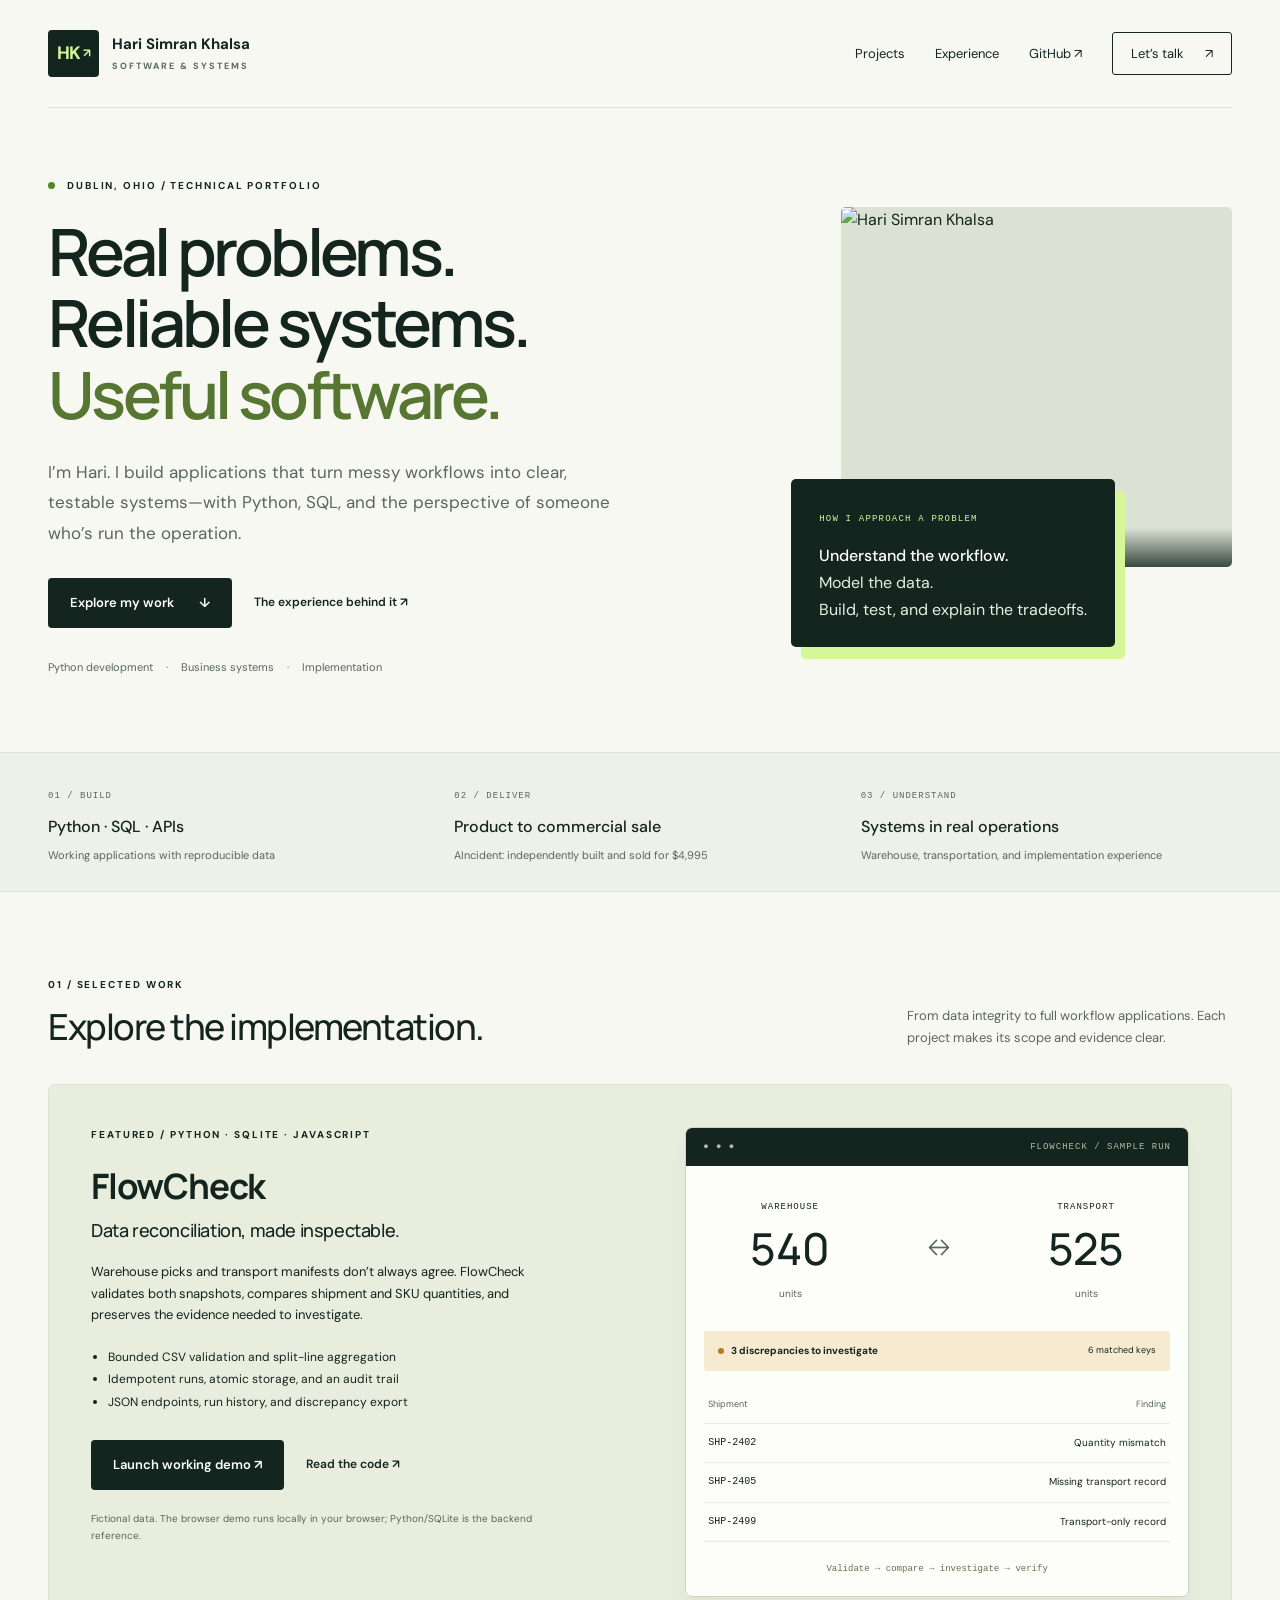
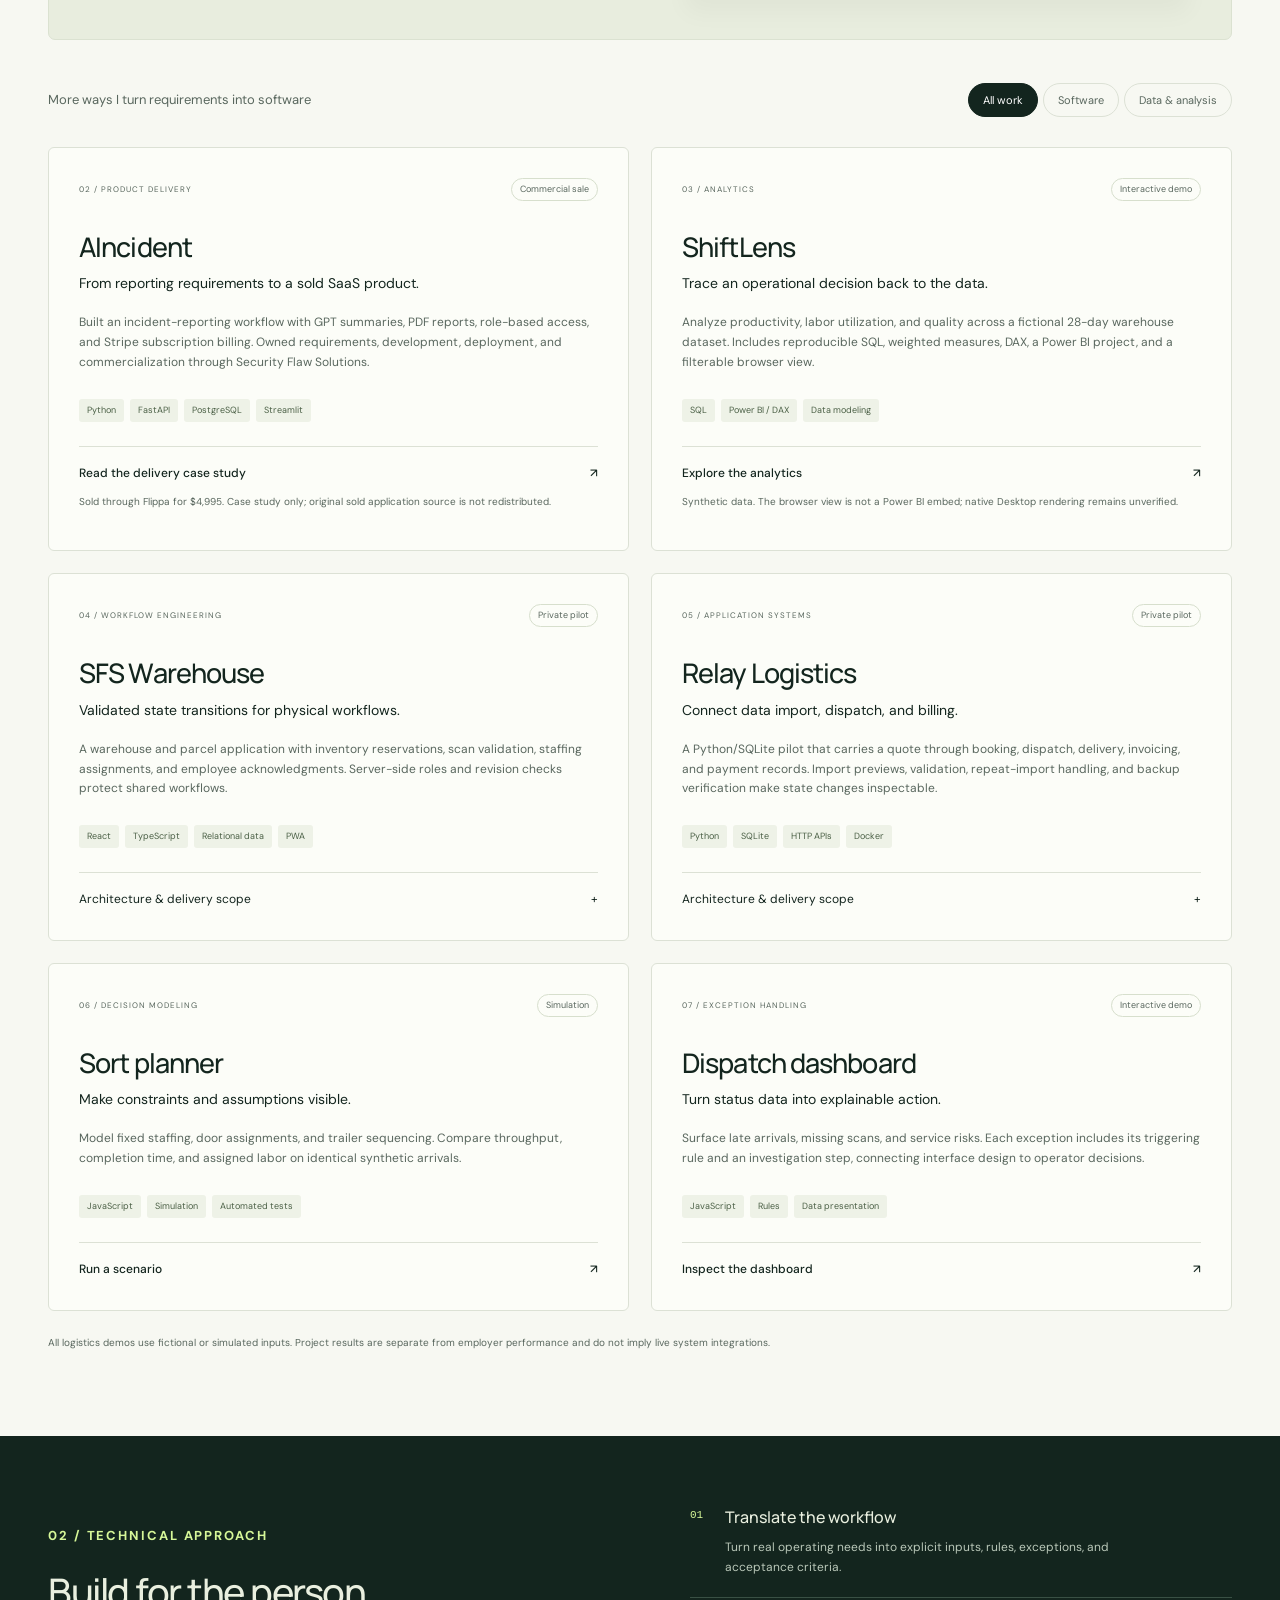
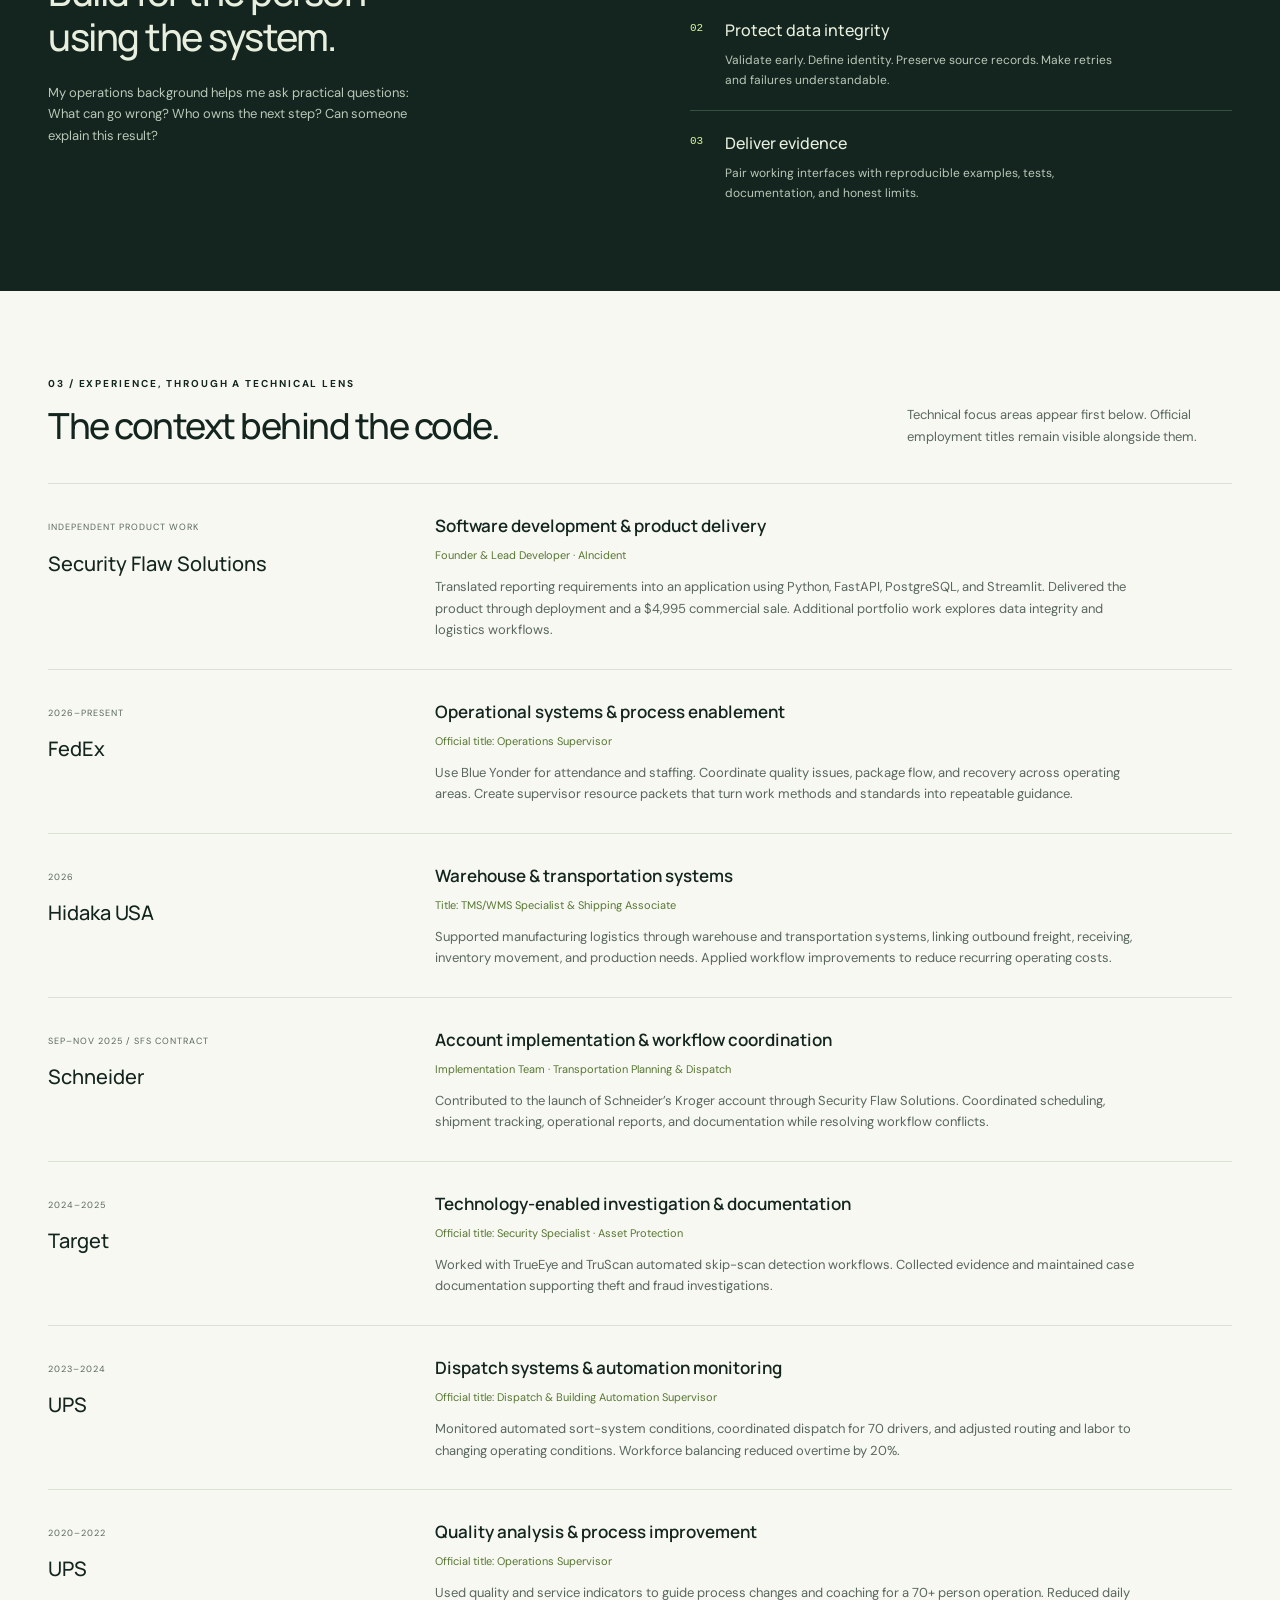
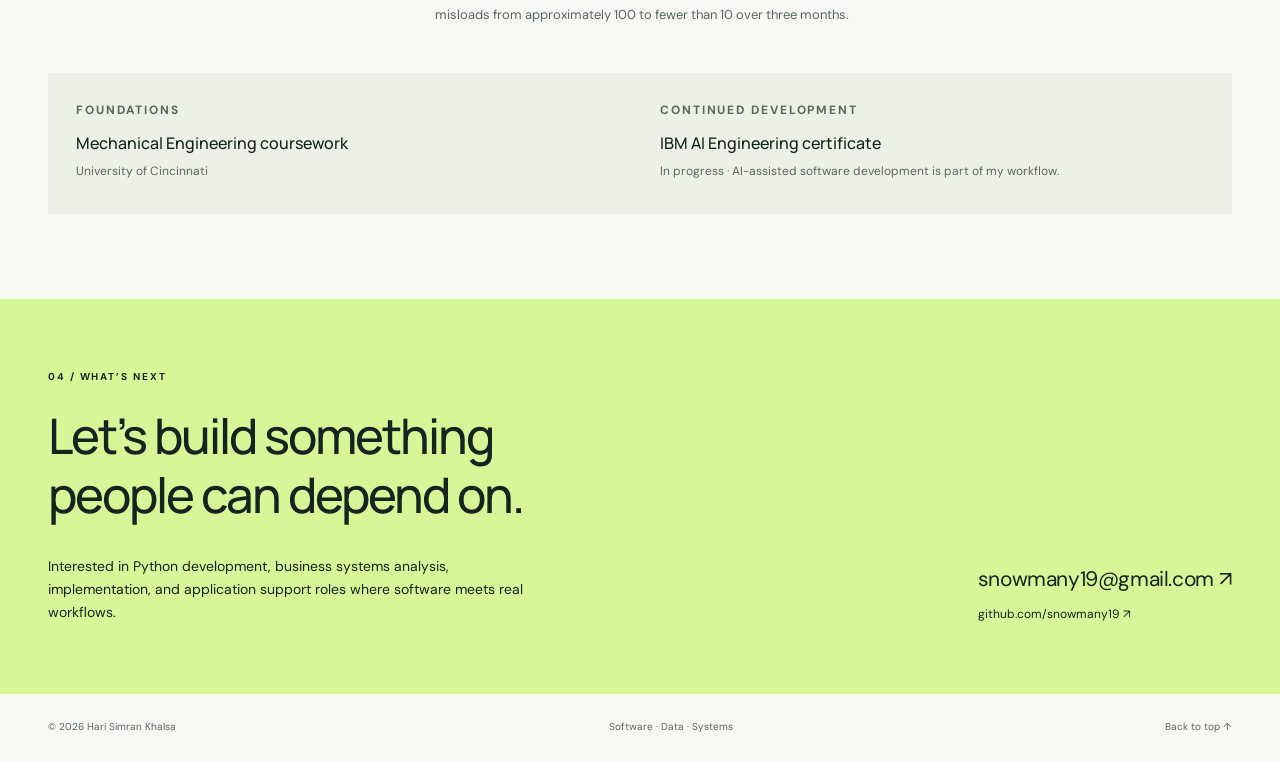
==== index.html @ 584b03a6 "Build software and systems portfolio for snowmany19" ====
<!doctype html>
<html lang="en"><head><meta charset="utf-8"><meta name="viewport" content="width=device-width,initial-scale=1"><meta name="description" content="Hari Simran Khalsa builds Python and SQL applications, data workflows, and practical software informed by real operations. Explore working demos, architecture, and experience."><meta name="theme-color" content="#13251e"><title>Hari Simran Khalsa | Software & Systems</title><link rel="stylesheet" href="technical.css"><script src="technical.js" defer></script><link rel="icon" href="data:image/svg+xml,%3Csvg xmlns='http://www.w3.org/2000/svg' viewBox='0 0 64 64'%3E%3Crect width='64' height='64' rx='14' fill='%2313251e'/%3E%3Ctext x='10' y='44' font-size='34' fill='%23d7ff93' font-family='sans-serif'%3EHK%3C/text%3E%3C/svg%3E"></head>
<body><a class="skip" href="#main">Skip to content</a><header class="shell"><a class="identity" href="#main"><span class="logo">HK<span>↗</span></span><span>Hari Simran Khalsa<small>SOFTWARE & SYSTEMS</small></span></a><nav aria-label="Main"><a href="#projects">Projects</a><a href="#experience">Experience</a><a href="https://github.com/snowmany19">GitHub ↗</a><a class="nav-contact" href="mailto:snowmany19@gmail.com">Let’s talk <span>↗</span></a></nav></header>
<main id="main"><section class="hero shell"><div><p class="eyebrow"><i></i> DUBLIN, OHIO / TECHNICAL PORTFOLIO</p><h1>Real problems.<br>Reliable systems.<br><em>Useful software.</em></h1><p class="intro">I’m Hari. I build applications that turn messy workflows into clear, testable systems—with Python, SQL, and the perspective of someone who’s run the operation.</p><div class="actions"><a class="button" href="#projects">Explore my work <span>↓</span></a><a class="text-link" href="#experience">The experience behind it ↗</a></div><p class="role-line">Python development <span>·</span> Business systems <span>·</span> Implementation</p></div><aside class="hero-aside"><div class="portrait-frame"><img src="portrait.jpeg" alt="Hari Simran Khalsa" width="880" height="1168"><span class="portrait-label">BUILDER WITH OPERATIONAL CONTEXT</span></div><div class="code-note"><span class="mono">HOW I APPROACH A PROBLEM</span><p><b>Understand the workflow.</b><br>Model the data.<br>Build, test, and explain the tradeoffs.</p></div></aside></section>
<section class="proof-strip"><div class="shell"><div><span>01 / BUILD</span><strong>Python · SQL · APIs</strong><p>Working applications with reproducible data</p></div><div><span>02 / DELIVER</span><strong>Product to commercial sale</strong><p>AIncident: independently built and sold for $4,995</p></div><div><span>03 / UNDERSTAND</span><strong>Systems in real operations</strong><p>Warehouse, transportation, and implementation experience</p></div></div></section>
<section class="section shell" id="projects"><div class="section-heading"><div><p class="eyebrow">01 / SELECTED WORK</p><h2>Explore the implementation.</h2></div><p>From data integrity to full workflow applications. Each project makes its scope and evidence clear.</p></div>
<article class="flagship"><div class="flagship-copy"><p class="eyebrow">FEATURED / PYTHON · SQLITE · JAVASCRIPT</p><h3>FlowCheck<span>Data reconciliation, made inspectable.</span></h3><p>Warehouse picks and transport manifests don’t always agree. FlowCheck validates both snapshots, compares shipment and SKU quantities, and preserves the evidence needed to investigate.</p><ul class="plain-list"><li>Bounded CSV validation and split-line aggregation</li><li>Idempotent runs, atomic storage, and an audit trail</li><li>JSON endpoints, run history, and discrepancy export</li></ul><div class="actions"><a class="button" href="flowcheck/">Launch working demo ↗</a><a class="text-link" href="https://github.com/snowmany19/flowcheck">Read the code ↗</a></div><p class="scope">Fictional data. The browser demo runs locally in your browser; Python/SQLite is the backend reference.</p></div><div class="flow-visual" aria-label="FlowCheck sample: 540 warehouse units, 525 transport units, 3 discrepancies"><div class="window-top"><span>● ● ●</span><span>FLOWCHECK / SAMPLE RUN</span></div><div class="input-systems"><div><small>WAREHOUSE</small><b>540</b><span>units</span></div><span>↔</span><div><small>TRANSPORT</small><b>525</b><span>units</span></div></div><div class="run-result"><span class="status-dot"></span><b>3 discrepancies to investigate</b><span>6 matched keys</span></div><div class="sample-table"><div><span>Shipment</span><span>Finding</span></div><div><b>SHP-2402</b><span>Quantity mismatch</span></div><div><b>SHP-2405</b><span>Missing transport record</span></div><div><b>SHP-2499</b><span>Transport-only record</span></div></div><p>Validate → compare → investigate → verify</p></div></article>
<div class="filter-bar"><p>More ways I turn requirements into software</p><div role="group" aria-label="Filter projects"><button data-filter="all" aria-pressed="true">All work</button><button data-filter="software" aria-pressed="false">Software</button><button data-filter="data" aria-pressed="false">Data & analysis</button></div></div><p id="filter-status" class="sr-only" aria-live="polite"></p>
<div class="project-grid">
<article class="project" data-category="software"><div class="project-top"><span>02 / PRODUCT DELIVERY</span><span class="pill">Commercial sale</span></div><h3>AIncident</h3><p class="project-sub">From reporting requirements to a sold SaaS product.</p><p>Built an incident-reporting workflow with GPT summaries, PDF reports, role-based access, and Stripe subscription billing. Owned requirements, development, deployment, and commercialization through Security Flaw Solutions.</p><div class="tags"><span>Python</span><span>FastAPI</span><span>PostgreSQL</span><span>Streamlit</span></div><a href="projects/aincident/">Read the delivery case study <span>↗</span></a><p class="scope">Sold through Flippa for $4,995. Case study only; original sold application source is not redistributed.</p></article>
<article class="project" data-category="data"><div class="project-top"><span>03 / ANALYTICS</span><span class="pill">Interactive demo</span></div><h3>ShiftLens</h3><p class="project-sub">Trace an operational decision back to the data.</p><p>Analyze productivity, labor utilization, and quality across a fictional 28-day warehouse dataset. Includes reproducible SQL, weighted measures, DAX, a Power BI project, and a filterable browser view.</p><div class="tags"><span>SQL</span><span>Power BI / DAX</span><span>Data modeling</span></div><a href="projects/operations-analytics/">Explore the analytics <span>↗</span></a><p class="scope">Synthetic data. The browser view is not a Power BI embed; native Desktop rendering remains unverified.</p></article>
<article class="project" data-category="software"><div class="project-top"><span>04 / WORKFLOW ENGINEERING</span><span class="pill">Private pilot</span></div><h3>SFS Warehouse</h3><p class="project-sub">Validated state transitions for physical workflows.</p><p>A warehouse and parcel application with inventory reservations, scan validation, staffing assignments, and employee acknowledgments. Server-side roles and revision checks protect shared workflows.</p><div class="tags"><span>React</span><span>TypeScript</span><span>Relational data</span><span>PWA</span></div><details><summary>Architecture & delivery scope <span>+</span></summary><p>Client commands pass through authenticated server handlers and domain validation before storage. Inventory movements enforce quantity and capacity constraints. Employee views limit access to published assignments.</p><p>A development pilot with fictional seed data. Customer acceptance, physical-device notification verification, and remaining security requirements precede operational rollout. Private source is not exposed here.</p></details></article>
<article class="project" data-category="software"><div class="project-top"><span>05 / APPLICATION SYSTEMS</span><span class="pill">Private pilot</span></div><h3>Relay Logistics</h3><p class="project-sub">Connect data import, dispatch, and billing.</p><p>A Python/SQLite pilot that carries a quote through booking, dispatch, delivery, invoicing, and payment records. Import previews, validation, repeat-import handling, and backup verification make state changes inspectable.</p><div class="tags"><span>Python</span><span>SQLite</span><span>HTTP APIs</span><span>Docker</span></div><details><summary>Architecture & delivery scope <span>+</span></summary><p>A domain service connects relational records, generic CSV/XLSX/JSON imports, HTTP authentication, and a browser interface. Synthetic data demonstrates the workflow; provider connectors are future work.</p><p>A bounded pilot, not a completed enterprise system. Production identity, granular permissions, accounting reconciliation, monitoring, and recovery work remain. Private source and hosted credentials are not exposed here.</p></details></article>
<article class="project" data-category="data"><div class="project-top"><span>06 / DECISION MODELING</span><span class="pill">Simulation</span></div><h3>Sort planner</h3><p class="project-sub">Make constraints and assumptions visible.</p><p>Model fixed staffing, door assignments, and trailer sequencing. Compare throughput, completion time, and assigned labor on identical synthetic arrivals.</p><div class="tags"><span>JavaScript</span><span>Simulation</span><span>Automated tests</span></div><a href="projects/sort-planner/">Run a scenario <span>↗</span></a></article>
<article class="project" data-category="data"><div class="project-top"><span>07 / EXCEPTION HANDLING</span><span class="pill">Interactive demo</span></div><h3>Dispatch dashboard</h3><p class="project-sub">Turn status data into explainable action.</p><p>Surface late arrivals, missing scans, and service risks. Each exception includes its triggering rule and an investigation step, connecting interface design to operator decisions.</p><div class="tags"><span>JavaScript</span><span>Rules</span><span>Data presentation</span></div><a href="projects/dispatch-dashboard/">Inspect the dashboard <span>↗</span></a></article>
</div><p class="section-note">All logistics demos use fictional or simulated inputs. Project results are separate from employer performance and do not imply live system integrations.</p></section>
<section class="approach"><div class="shell"><div><p class="eyebrow">02 / TECHNICAL APPROACH</p><h2>Build for the person<br>using the system.</h2><p>My operations background helps me ask practical questions: What can go wrong? Who owns the next step? Can someone explain this result?</p></div><ol><li><span>01</span><div><h3>Translate the workflow</h3><p>Turn real operating needs into explicit inputs, rules, exceptions, and acceptance criteria.</p></div></li><li><span>02</span><div><h3>Protect data integrity</h3><p>Validate early. Define identity. Preserve source records. Make retries and failures understandable.</p></div></li><li><span>03</span><div><h3>Deliver evidence</h3><p>Pair working interfaces with reproducible examples, tests, documentation, and honest limits.</p></div></li></ol></div></section>
<section class="section shell" id="experience"><div class="section-heading"><div><p class="eyebrow">03 / EXPERIENCE, THROUGH A TECHNICAL LENS</p><h2>The context behind the code.</h2></div><p>Technical focus areas appear first below. Official employment titles remain visible alongside them.</p></div><div class="timeline">
<article><div class="employer"><span>INDEPENDENT PRODUCT WORK</span><h3>Security Flaw Solutions</h3></div><div><h4>Software development & product delivery</h4><p class="official">Founder & Lead Developer · AIncident</p><p>Translated reporting requirements into an application using Python, FastAPI, PostgreSQL, and Streamlit. Delivered the product through deployment and a $4,995 commercial sale. Additional portfolio work explores data integrity and logistics workflows.</p></div></article>
<article><div class="employer"><span>2026–PRESENT</span><h3>FedEx</h3></div><div><h4>Operational systems & process enablement</h4><p class="official">Official title: Operations Supervisor</p><p>Use Blue Yonder for attendance and staffing. Coordinate quality issues, package flow, and recovery across operating areas. Create supervisor resource packets that turn work methods and standards into repeatable guidance.</p></div></article>
<article><div class="employer"><span>2026</span><h3>Hidaka USA</h3></div><div><h4>Warehouse & transportation systems</h4><p class="official">Title: TMS/WMS Specialist & Shipping Associate</p><p>Supported manufacturing logistics through warehouse and transportation systems, linking outbound freight, receiving, inventory movement, and production needs. Applied workflow improvements to reduce recurring operating costs.</p></div></article>
<article><div class="employer"><span>SEP–NOV 2025 / SFS CONTRACT</span><h3>Schneider</h3></div><div><h4>Account implementation & workflow coordination</h4><p class="official">Implementation Team · Transportation Planning & Dispatch</p><p>Contributed to the launch of Schneider’s Kroger account through Security Flaw Solutions. Coordinated scheduling, shipment tracking, operational reports, and documentation while resolving workflow conflicts.</p></div></article>
<article><div class="employer"><span>2024–2025</span><h3>Target</h3></div><div><h4>Technology-enabled investigation & documentation</h4><p class="official">Official title: Security Specialist · Asset Protection</p><p>Worked with TrueEye and TruScan automated skip-scan detection workflows. Collected evidence and maintained case documentation supporting theft and fraud investigations.</p></div></article>
<article><div class="employer"><span>2023–2024</span><h3>UPS</h3></div><div><h4>Dispatch systems & automation monitoring</h4><p class="official">Official title: Dispatch & Building Automation Supervisor</p><p>Monitored automated sort-system conditions, coordinated dispatch for 70 drivers, and adjusted routing and labor to changing operating conditions. Workforce balancing reduced overtime by 20%.</p></div></article>
<article><div class="employer"><span>2020–2022</span><h3>UPS</h3></div><div><h4>Quality analysis & process improvement</h4><p class="official">Official title: Operations Supervisor</p><p>Used quality and service indicators to guide process changes and coaching for a 70+ person operation. Reduced daily misloads from approximately 100 to fewer than 10 over three months.</p></div></article>
</div><div class="education"><div><p class="eyebrow">FOUNDATIONS</p><h3>Mechanical Engineering coursework</h3><p>University of Cincinnati</p></div><div><p class="eyebrow">CONTINUED DEVELOPMENT</p><h3>IBM AI Engineering certificate</h3><p>In progress · AI-assisted software development is part of my workflow.</p></div></div></section>
<section class="contact" id="contact"><div class="shell"><p class="eyebrow">04 / WHAT’S NEXT</p><h2>Let’s build something<br>people can depend on.</h2><div class="contact-bottom"><p>Interested in Python development, business systems analysis, implementation, and application support roles where software meets real workflows.</p><div><a href="mailto:snowmany19@gmail.com">snowmany19@gmail.com ↗</a><a class="github-contact" href="https://github.com/snowmany19">github.com/snowmany19 ↗</a></div></div></div></section></main><footer class="shell"><span>© 2026 Hari Simran Khalsa</span><span>Software · Data · Systems</span><a href="#main">Back to top ↑</a></footer></body></html>
---- technical.css ----
@import url('https://fonts.googleapis.com/css2?family=DM+Sans:wght@400;500;600;700&family=Manrope:wght@400;500;600;700;800&display=swap');
:root{--ink:#13251e;--muted:#59675e;--paper:#f7f8f2;--line:#dce1d5;--green:#d6f798;--white:#fff;--font:'DM Sans',Arial,sans-serif}*{box-sizing:border-box}html{scroll-behavior:smooth;scroll-padding-top:28px}body{margin:0;color:var(--ink);background:var(--paper);font-family:var(--font);line-height:1.65}a{color:inherit;text-decoration:none}button{font:inherit;cursor:pointer}a:hover{text-decoration:underline;text-underline-offset:5px}button:focus-visible,a:focus-visible,summary:focus-visible{outline:3px solid #32754b;outline-offset:5px}.shell{width:min(1200px,calc(100% - 96px));margin:auto}.skip{position:absolute;top:-80px;left:20px;padding:12px;background:white;z-index:10}.skip:focus{top:10px}header{display:flex;align-items:center;justify-content:space-between;padding:30px 0;border-bottom:1px solid var(--line)}.identity{display:flex;align-items:center;gap:13px;font-size:15px;font-weight:700;line-height:1.4}.identity small{display:block;font-size:9px;letter-spacing:2px;margin-top:5px;color:var(--muted)}.logo{display:flex;align-items:center;gap:3px;background:var(--ink);color:var(--green);padding:11px 9px;font-size:18px;letter-spacing:-1px;border-radius:4px}.logo span{font-size:12px}nav{display:flex;align-items:center;gap:30px;font-size:13px}.nav-contact{padding:10px 18px;border:1px solid var(--ink);border-radius:3px}.nav-contact span{margin-left:18px}.hero{display:grid;grid-template-columns:1.55fr 1fr;gap:60px;padding:70px 0 76px;align-items:center}.eyebrow{font-size:10px;letter-spacing:1.9px;font-weight:700;margin:0 0 22px;line-height:1.6}.eyebrow i{display:inline-block;width:7px;height:7px;background:#54852b;border-radius:50%;margin-right:8px}h1,h2,h3,h4{font-family:'Manrope',Arial,sans-serif}h1{font-size:clamp(44px,5.1vw,68px);line-height:1.09;letter-spacing:-3.6px;font-weight:600;margin:0 0 27px}h1 em{font-style:normal;color:#577631}.intro{font-size:17px;max-width:565px;color:var(--muted);line-height:1.8;margin:0 0 30px}.actions{display:flex;align-items:center;gap:22px;flex-wrap:wrap}.button{background:var(--ink);color:var(--white);border-radius:4px;display:inline-flex;gap:25px;align-items:center;padding:14px 22px;font-size:13px;font-weight:600}.button:hover{background:#2b4738;text-decoration:none}.text-link{font-size:12px;font-weight:600}.role-line{font-size:11px;color:var(--muted);margin:30px 0 0}.role-line span{padding:0 10px}.hero-aside{position:relative;padding-bottom:80px}.portrait-frame{margin-left:50px;background:#dbe2d4;position:relative;overflow:hidden;border-radius:5px}.portrait-frame img{width:100%;height:360px;object-fit:cover;object-position:center 27%;display:block}.portrait-label{position:absolute;bottom:0;left:0;width:100%;padding:12px 14px;color:white;background:linear-gradient(transparent,#13251ecf);font-size:9px;letter-spacing:1.8px}.code-note{position:absolute;bottom:0;left:0;background:var(--ink);color:#e6efdf;padding:24px 28px;min-width:300px;border-radius:5px;box-shadow:10px 12px 0 var(--green)}.mono{font:9px monospace;letter-spacing:1.2px;color:var(--green)}.code-note p{font-size:16px;line-height:1.7;margin:12px 0 0}.code-note b{font-weight:500;color:white}.proof-strip{border-top:1px solid var(--line);border-bottom:1px solid var(--line);background:#eef1e7}.proof-strip .shell{display:grid;grid-template-columns:repeat(3,1fr);padding:27px 0;gap:35px}.proof-strip span{font:9px monospace;color:var(--muted);letter-spacing:1px}.proof-strip strong{display:block;font-size:16px;font-weight:500;margin-top:8px}.proof-strip p{font-size:11px;color:var(--muted);margin:5px 0 0}.section{padding:85px 0}.section-heading{display:flex;justify-content:space-between;gap:40px;align-items:flex-end;margin-bottom:36px}.section-heading .eyebrow{margin-bottom:12px}h2{font-size:36px;font-weight:500;letter-spacing:-1.5px;line-height:1.2;margin:0}.section-heading>p{max-width:325px;color:var(--muted);font-size:13px;margin:0}.flagship{display:grid;grid-template-columns:1.1fr 1fr;gap:40px;background:#e8edde;border:1px solid #dbe2d1;border-radius:7px;padding:42px}.flagship h3{font-size:35px;letter-spacing:-1.2px;margin:0 0 20px;line-height:1.25}.flagship h3 span{display:block;font-size:18px;font-weight:500;letter-spacing:-.4px;margin-top:10px}.flagship-copy>p:not(.eyebrow){font-size:13px;max-width:480px}.plain-list{padding-left:17px;font-size:12px;line-height:1.9;margin:20px 0 26px}.scope{font-size:10px!important;color:var(--muted);line-height:1.7;margin-top:20px}.flow-visual{background:#fdfef9;border:1px solid #ccd6be;align-self:center;border-radius:7px;overflow:hidden;box-shadow:0 16px 25px #13251e09}.window-top{background:var(--ink);display:flex;justify-content:space-between;color:#aebfa4;font:9px monospace;padding:14px 17px;letter-spacing:1px}.input-systems{display:flex;align-items:center;justify-content:space-around;text-align:center;padding:25px 15px}.input-systems small{font:9px monospace;letter-spacing:1px}.input-systems b{font-family:'Manrope',sans-serif;display:block;font-size:44px;line-height:1.4;font-weight:500}.input-systems span{font-size:10px;color:var(--muted)}.input-systems>span{font-size:22px}.run-result{background:#f6ead0;padding:12px 14px;font-size:10px;display:flex;gap:7px;align-items:center;margin:0 18px;border-radius:3px}.run-result>span:last-child{margin-left:auto;font-size:9px}.status-dot{background:#b7791f;width:6px;height:6px;border-radius:50%}.sample-table{margin:15px 18px;font-size:10px}.sample-table>div{display:flex;justify-content:space-between;padding:11px 4px;border-bottom:1px solid #e7eadf}.sample-table>div:first-child{font-size:9px;color:var(--muted)}.sample-table b{font-family:monospace;font-weight:400}.flow-visual>p{text-align:center;font:9px monospace;color:#60734d;margin:22px 0}.filter-bar{display:flex;justify-content:space-between;gap:20px;align-items:center;margin:36px 0 23px}.filter-bar p{font-size:13px;color:var(--muted)}.filter-bar>div{display:flex;gap:5px}.filter-bar button{border:1px solid var(--line);border-radius:30px;background:transparent;padding:7px 14px;font-size:11px;color:var(--muted)}.filter-bar button[aria-pressed=true]{background:var(--ink);color:white;border-color:var(--ink)}.project-grid{display:grid;grid-template-columns:1fr 1fr;gap:22px}.project{border:1px solid var(--line);padding:30px;border-radius:6px;background:#fcfdf8;display:flex;flex-direction:column}.project[hidden]{display:none}.project-top{display:flex;align-items:center;justify-content:space-between;gap:10px;font-size:8px;letter-spacing:1px;color:var(--muted)}.pill{border:1px solid #d7dfcd;border-radius:20px;padding:3px 8px;letter-spacing:0;font-size:9px;white-space:nowrap}.project h3{font-size:27px;font-weight:500;letter-spacing:-.9px;margin:24px 0 3px}.project>p{font-size:12px;color:var(--muted);margin:10px 0}.project .project-sub{font-size:14px;color:var(--ink);margin:0 0 8px}.tags{display:flex;flex-wrap:wrap;gap:6px;margin:16px 0 24px}.tags span{font-size:9px;background:#eef2e7;padding:4px 8px;border-radius:3px;color:#4b6046}.project>a{display:flex;justify-content:space-between;font-size:12px;border-top:1px solid var(--line);padding-top:17px;margin-top:auto;font-weight:500}.project details{border-top:1px solid var(--line);margin-top:auto;padding-top:17px}.project summary{font-size:12px;cursor:pointer;list-style:none}.project summary span{float:right}.project details p{font-size:12px;color:var(--muted)}.section-note{font-size:10px;color:var(--muted);margin:24px 0 0}.approach{background:var(--ink);color:#e9efdf;padding:68px 0}.approach .shell{display:grid;grid-template-columns:1fr 1fr;gap:100px}.approach .eyebrow{color:var(--green)}.approach h2{font-size:38px}.approach p{font-size:13px;max-width:390px;color:#bac8b9;margin-top:22px}.approach ol{list-style:none;margin:0;padding:0}.approach li{display:flex;gap:22px;padding:19px 0;border-top:1px solid #395044}.approach li:first-child{padding-top:0;border:0}.approach li>span{font:11px monospace;color:var(--green);padding-top:5px}.approach h3{font-size:16px;font-weight:500;margin:0}.approach li p{margin:8px 0 0;font-size:12px}.timeline article{display:grid;grid-template-columns:1fr 2.3fr;gap:40px;border-top:1px solid var(--line);padding:28px 0}.employer>span{font-size:9px;color:var(--muted);letter-spacing:1px}.employer h3{font-size:20px;font-weight:500;margin:8px 0}.timeline h4{font-size:17px;font-weight:600;margin:0}.timeline .official{font-size:11px;color:#577631;margin:6px 0 12px}.timeline p{font-size:13px;color:var(--muted);max-width:700px;margin:0}.education{display:grid;grid-template-columns:1fr 1fr;gap:40px;background:#edf0e6;padding:28px;margin-top:20px}.education .eyebrow{margin:0 0 10px}.education h3{font-size:16px;font-weight:500;margin:0}.education p{font-size:12px;color:var(--muted);margin:5px 0}.contact{background:#d6f798;padding:70px 0}.contact h2{font-size:49px;letter-spacing:-2px}.contact-bottom{display:grid;grid-template-columns:1fr 1fr;align-items:end;gap:80px;margin-top:30px}.contact-bottom p{font-size:14px;max-width:480px;margin:0}.contact-bottom>div{justify-self:end}.contact-bottom a{font-size:21px;display:block;letter-spacing:-.4px}.contact-bottom .github-contact{font-size:12px;margin-top:8px;letter-spacing:0}footer{display:flex;justify-content:space-between;gap:20px;padding:25px 0!important;font-size:10px;color:var(--muted)}.sr-only{position:absolute;width:1px;height:1px;padding:0;overflow:hidden;clip:rect(0,0,0,0);white-space:nowrap;border:0}
@media(min-width:1500px){.hero{padding-top:85px;padding-bottom:90px}}@media(max-width:1000px){.shell{width:calc(100% - 48px)}.hero{gap:28px}.portrait-frame{margin-left:20px}.portrait-frame img{height:320px}.code-note{min-width:270px;padding:20px}.flagship{padding:28px;gap:24px}h1{font-size:51px;letter-spacing:-2.5px}.approach .shell{gap:50px}.contact-bottom{gap:35px}nav{gap:18px}.run-result{flex-wrap:wrap}.run-result>span:last-child{margin-left:13px}}
@media(max-width:720px){.shell{width:calc(100% - 36px)}header{padding:20px 0}.identity{font-size:12px}.identity small{font-size:7px;letter-spacing:1.2px}nav{gap:14px;font-size:11px}nav a:nth-child(2),nav a:nth-child(3){display:none}.nav-contact{padding:7px 10px}.nav-contact span{margin-left:5px}.hero{grid-template-columns:1fr;padding:42px 0 45px;gap:35px}h1{font-size:49px;letter-spacing:-2.5px}.intro{font-size:15px}.eyebrow{font-size:9px}.hero-aside{max-width:420px;width:100%;justify-self:center;padding-bottom:60px}.portrait-frame{margin-left:60px}.portrait-frame img{height:280px}.code-note{min-width:260px;padding:18px 23px}.code-note p{font-size:14px}.role-line{font-size:10px}.proof-strip .shell{grid-template-columns:1fr;gap:20px;padding:25px 0}.proof-strip .shell>div{border-bottom:1px solid var(--line);padding-bottom:18px}.proof-strip .shell>div:last-child{border:0;padding-bottom:0}.proof-strip strong{font-size:16px;margin-top:3px}.proof-strip p{margin-top:3px}.section{padding:48px 0}.section-heading{display:block;margin-bottom:25px}h2{font-size:30px}.section-heading>p{margin-top:16px;max-width:100%}.flagship{grid-template-columns:1fr;padding:23px}.flagship h3{font-size:31px}.flagship h3 span{font-size:17px}.flagship .button{padding:12px 16px}.flagship .actions{gap:15px}.filter-bar{display:block;margin:28px 0 20px}.filter-bar>div{margin-top:14px}.project-grid{grid-template-columns:1fr;gap:16px}.project{padding:24px}.approach{padding:44px 0}.approach .shell{grid-template-columns:1fr;gap:25px}.approach h2{font-size:32px}.approach p{max-width:100%}.timeline article{grid-template-columns:1fr;gap:8px;padding:24px 0}.employer h3{margin:5px 0}.timeline h4{font-size:16px}.education{grid-template-columns:1fr;padding:24px;gap:23px}.contact{padding:45px 0}.contact h2{font-size:36px;letter-spacing:-1.5px}.contact-bottom{grid-template-columns:1fr;gap:25px;margin-top:23px}.contact-bottom>div{justify-self:start}.contact-bottom a{font-size:20px}footer{font-size:9px;flex-wrap:wrap}footer>span:nth-child(2){display:none}}
@media(prefers-reduced-motion:reduce){html{scroll-behavior:auto}}
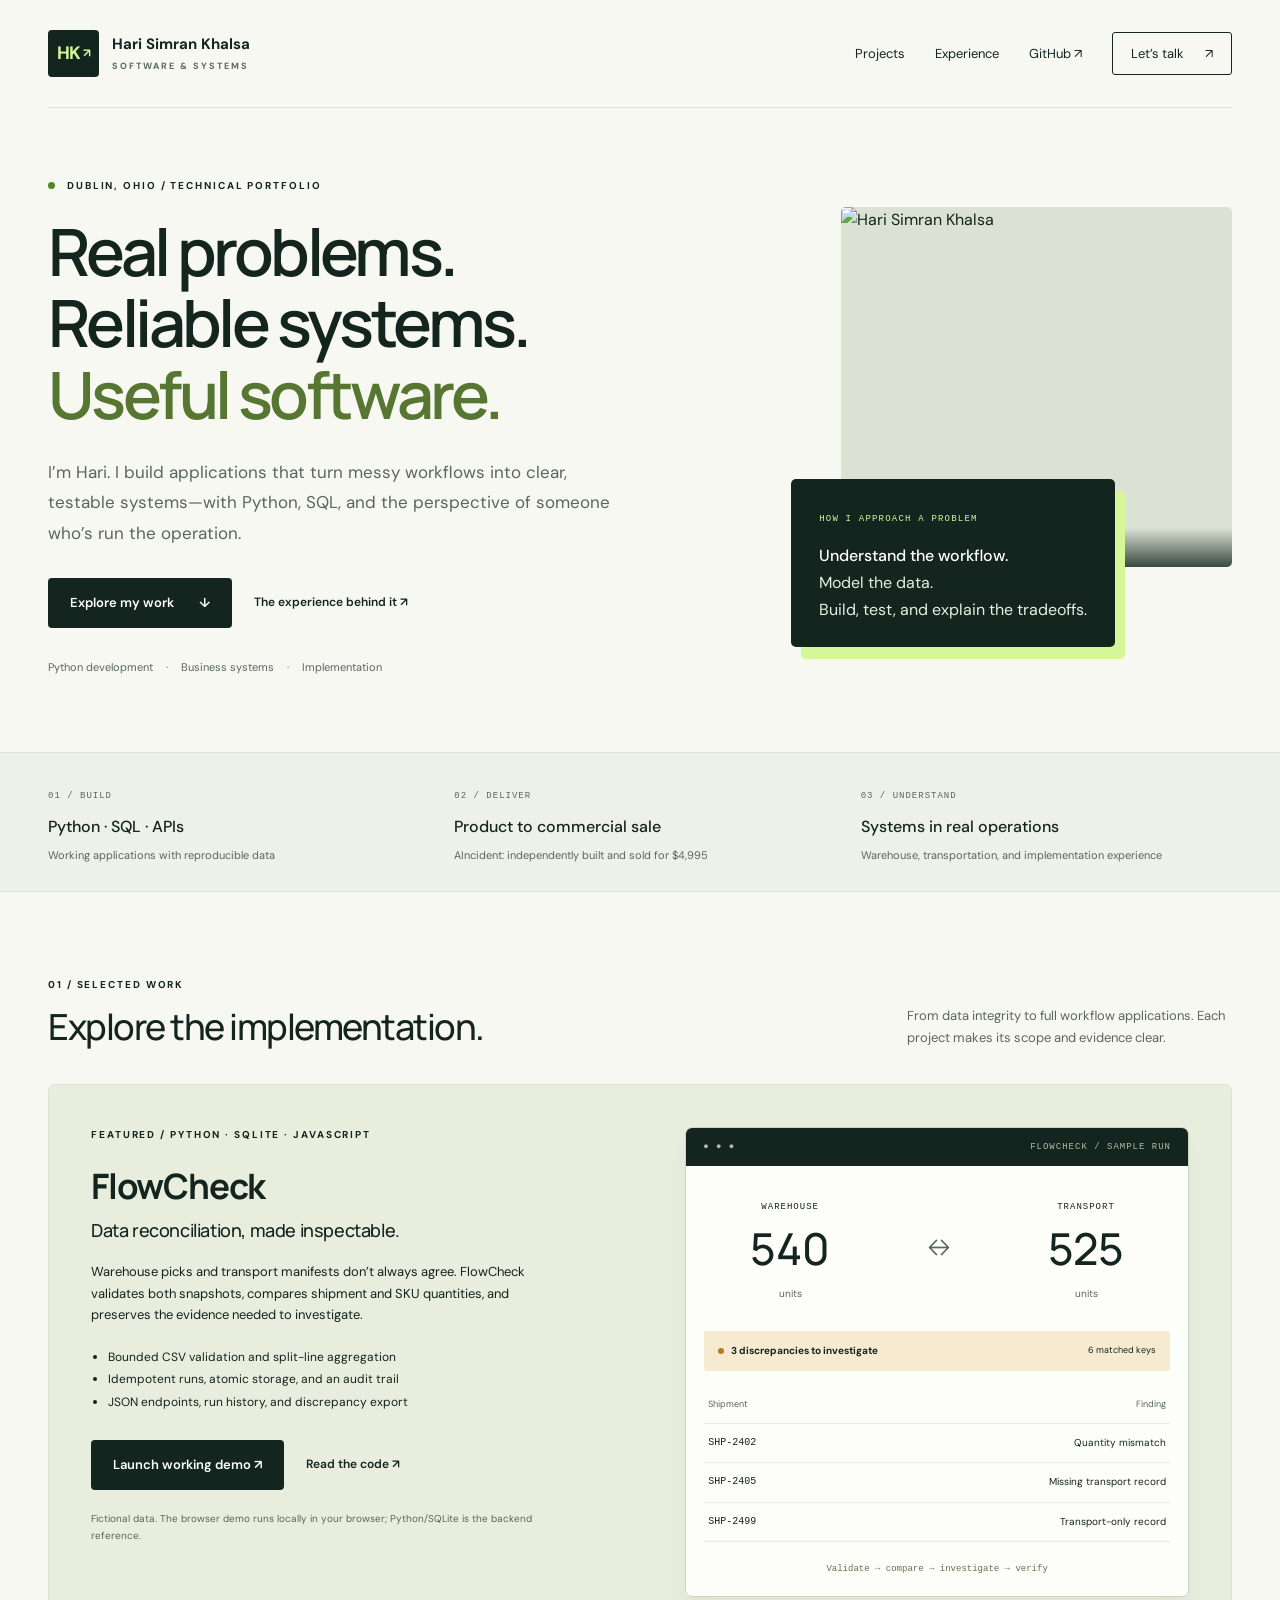
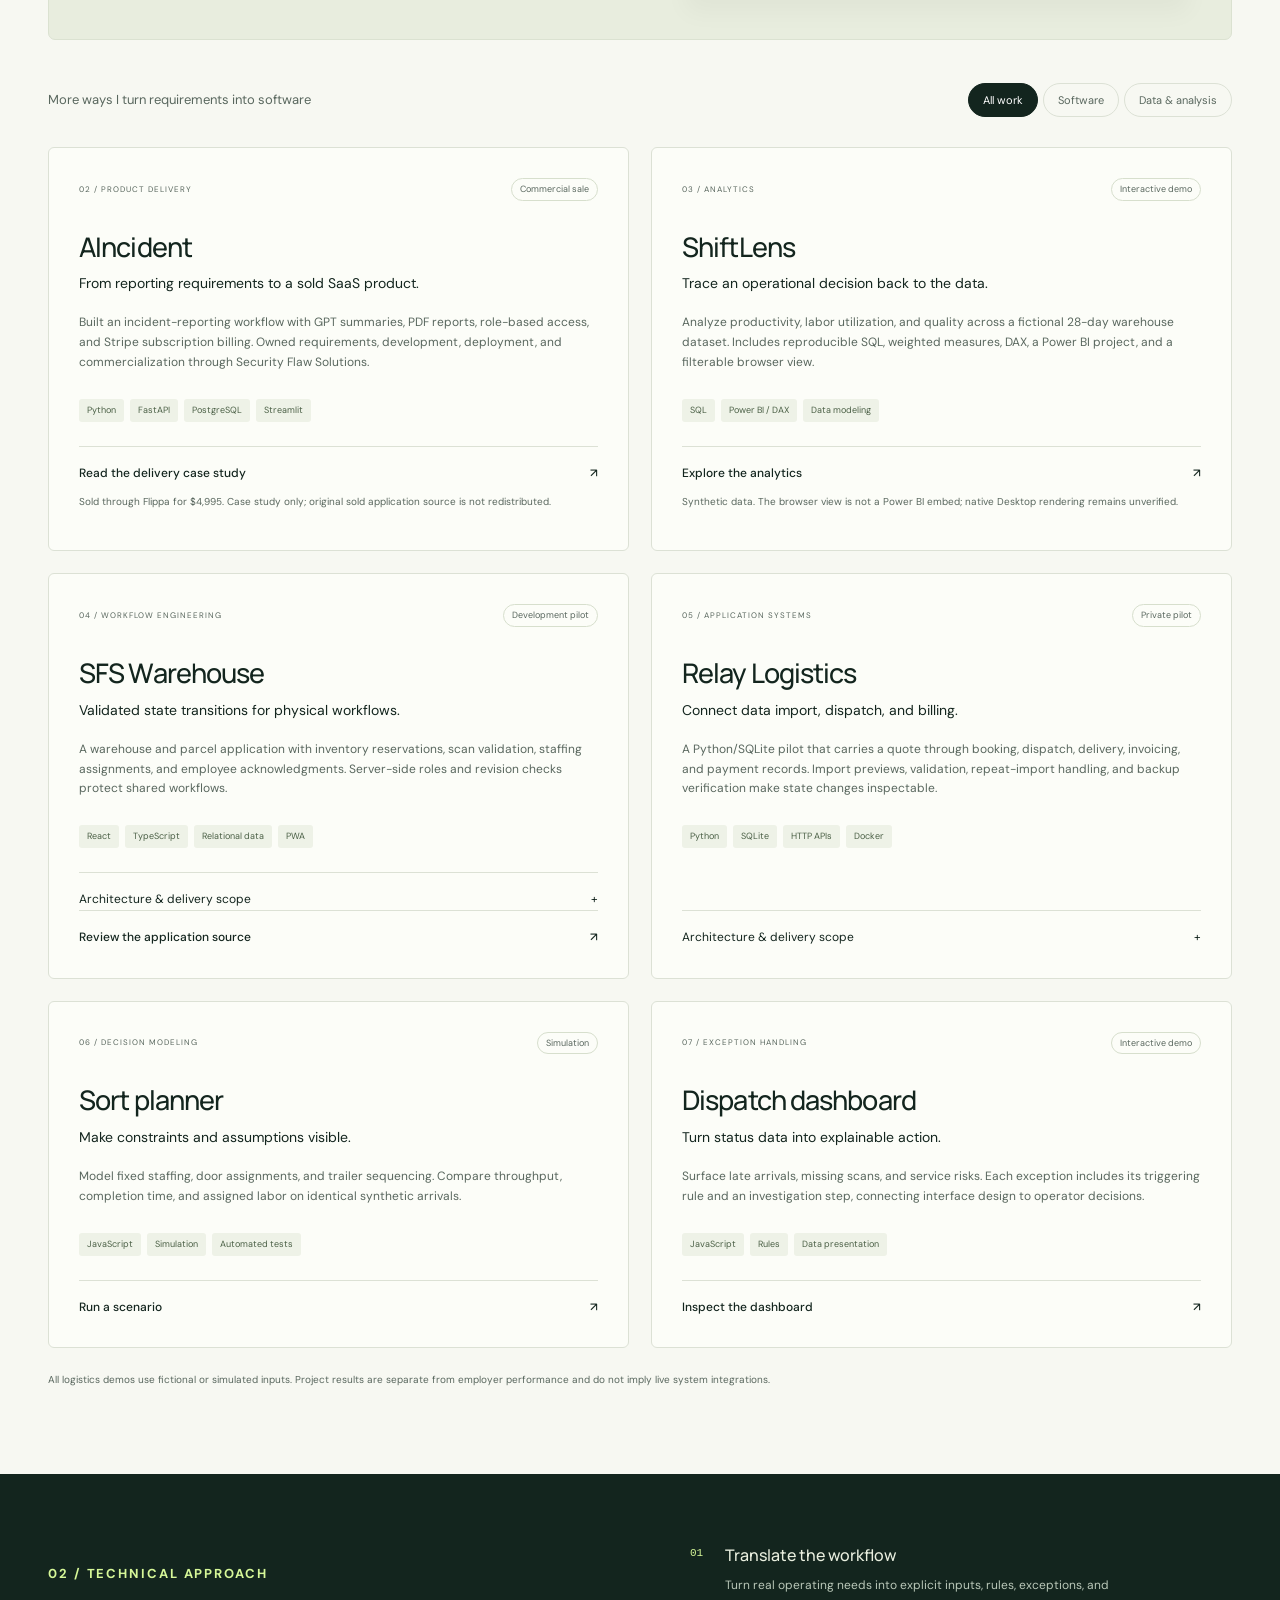
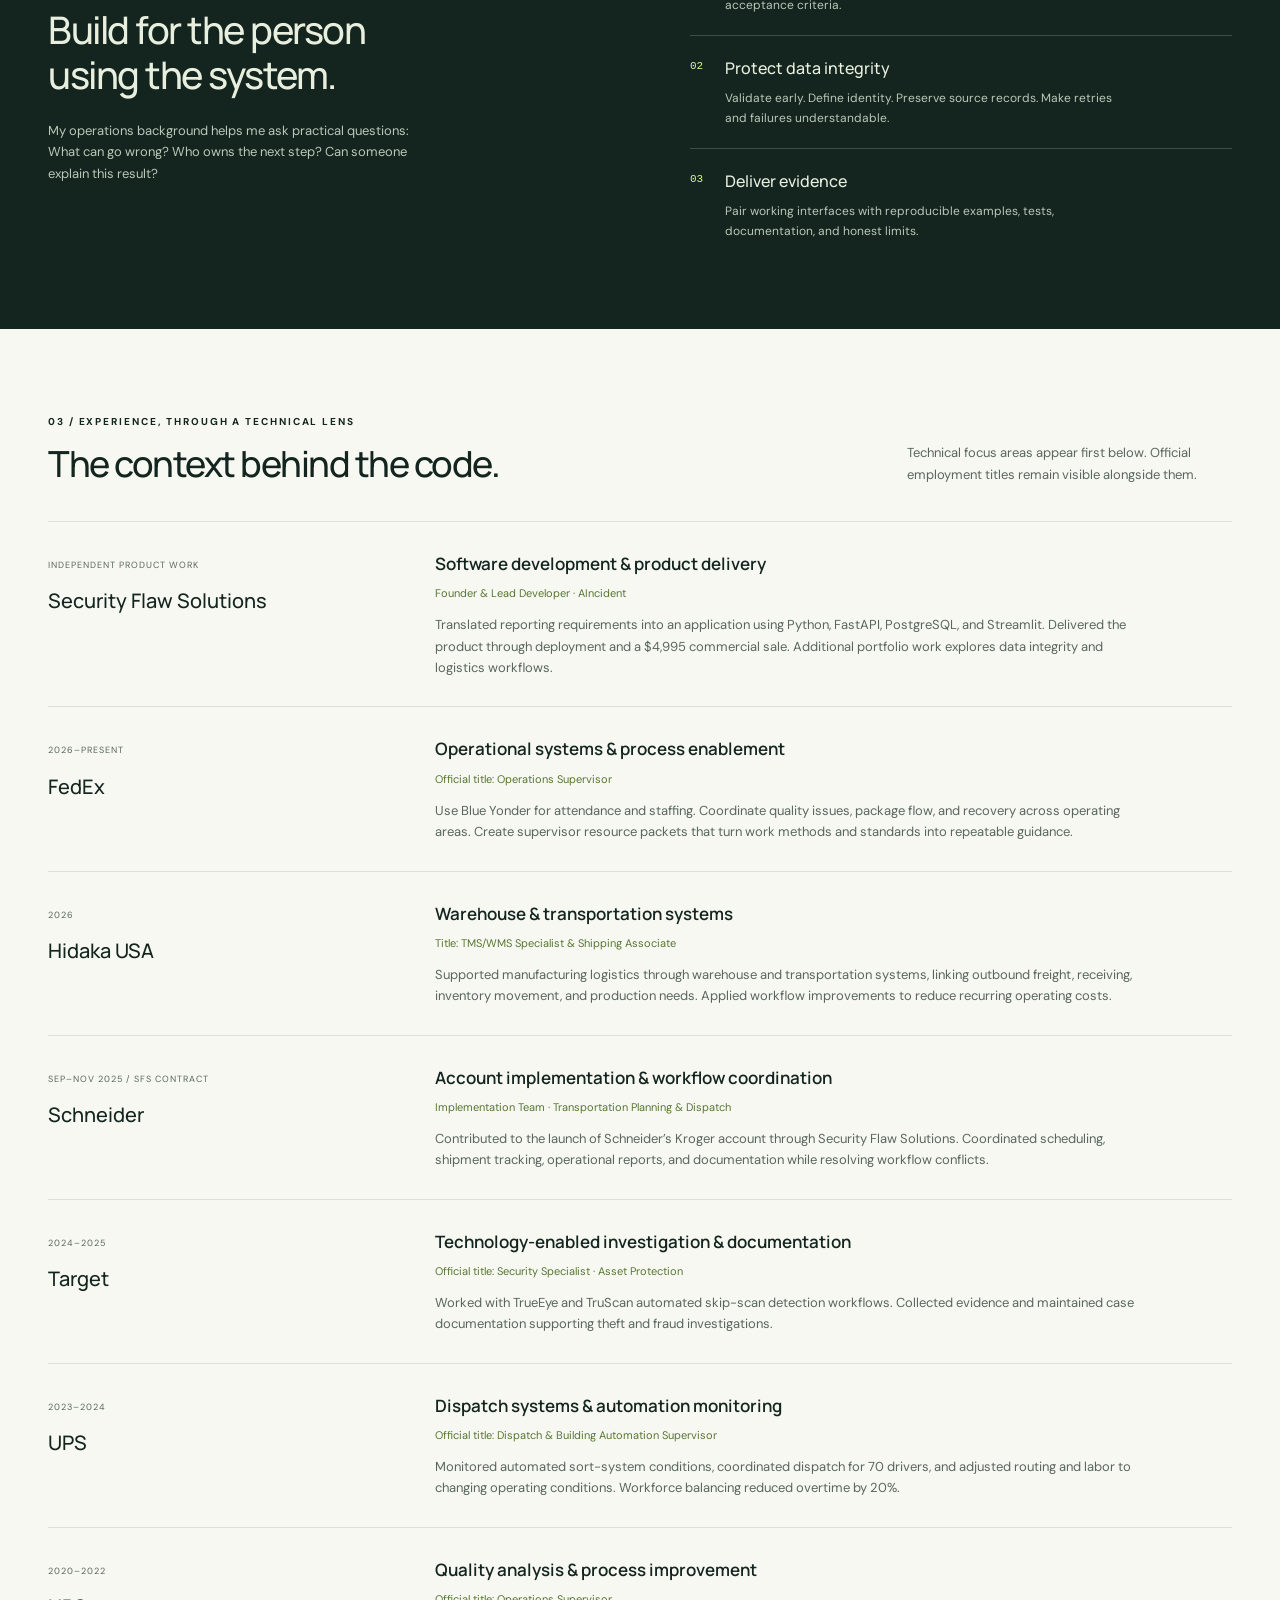
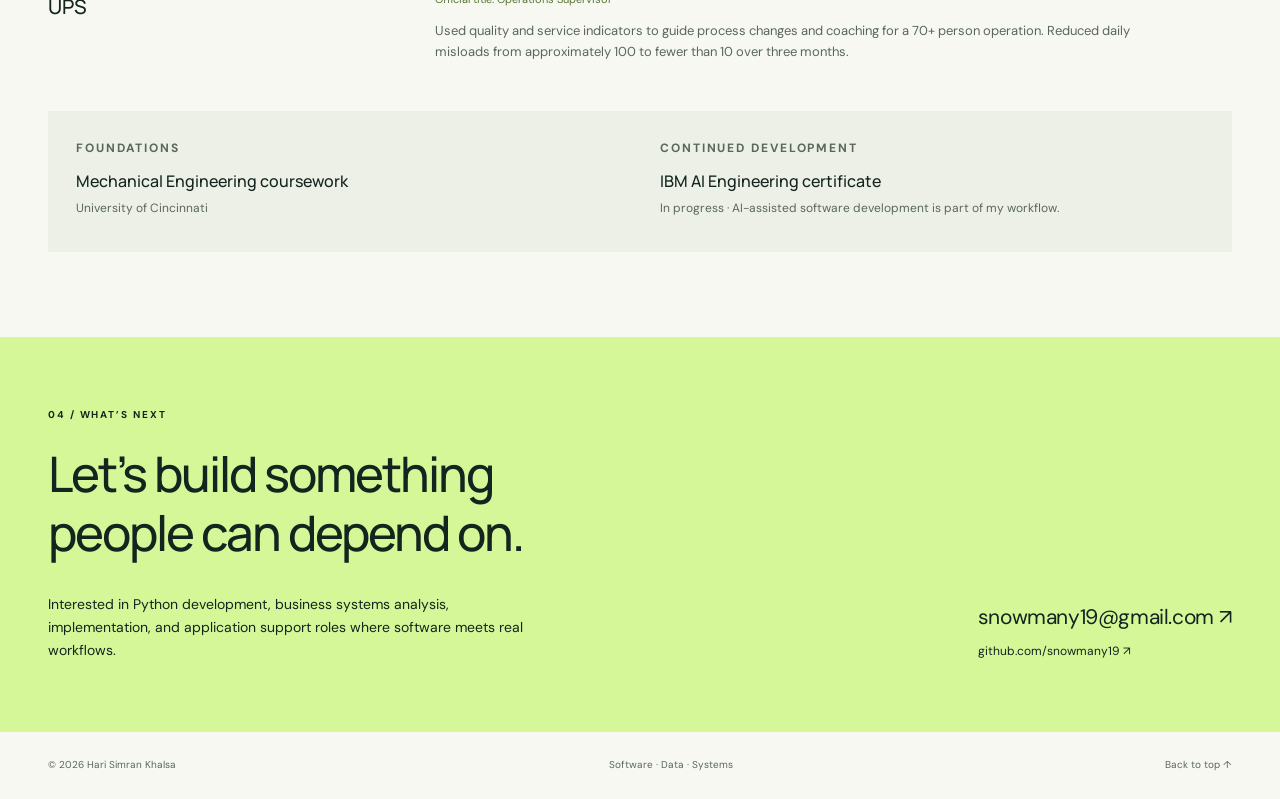
==== commit b0943ad5: "Link public SFS Warehouse source from technical portfolio" ====
--- a/index.html
+++ b/index.html
@@ -9,7 +9,7 @@
 <div class="project-grid">
 <article class="project" data-category="software"><div class="project-top"><span>02 / PRODUCT DELIVERY</span><span class="pill">Commercial sale</span></div><h3>AIncident</h3><p class="project-sub">From reporting requirements to a sold SaaS product.</p><p>Built an incident-reporting workflow with GPT summaries, PDF reports, role-based access, and Stripe subscription billing. Owned requirements, development, deployment, and commercialization through Security Flaw Solutions.</p><div class="tags"><span>Python</span><span>FastAPI</span><span>PostgreSQL</span><span>Streamlit</span></div><a href="projects/aincident/">Read the delivery case study <span>↗</span></a><p class="scope">Sold through Flippa for $4,995. Case study only; original sold application source is not redistributed.</p></article>
 <article class="project" data-category="data"><div class="project-top"><span>03 / ANALYTICS</span><span class="pill">Interactive demo</span></div><h3>ShiftLens</h3><p class="project-sub">Trace an operational decision back to the data.</p><p>Analyze productivity, labor utilization, and quality across a fictional 28-day warehouse dataset. Includes reproducible SQL, weighted measures, DAX, a Power BI project, and a filterable browser view.</p><div class="tags"><span>SQL</span><span>Power BI / DAX</span><span>Data modeling</span></div><a href="projects/operations-analytics/">Explore the analytics <span>↗</span></a><p class="scope">Synthetic data. The browser view is not a Power BI embed; native Desktop rendering remains unverified.</p></article>
-<article class="project" data-category="software"><div class="project-top"><span>04 / WORKFLOW ENGINEERING</span><span class="pill">Private pilot</span></div><h3>SFS Warehouse</h3><p class="project-sub">Validated state transitions for physical workflows.</p><p>A warehouse and parcel application with inventory reservations, scan validation, staffing assignments, and employee acknowledgments. Server-side roles and revision checks protect shared workflows.</p><div class="tags"><span>React</span><span>TypeScript</span><span>Relational data</span><span>PWA</span></div><details><summary>Architecture & delivery scope <span>+</span></summary><p>Client commands pass through authenticated server handlers and domain validation before storage. Inventory movements enforce quantity and capacity constraints. Employee views limit access to published assignments.</p><p>A development pilot with fictional seed data. Customer acceptance, physical-device notification verification, and remaining security requirements precede operational rollout. Private source is not exposed here.</p></details></article>
+<article class="project" data-category="software"><div class="project-top"><span>04 / WORKFLOW ENGINEERING</span><span class="pill">Development pilot</span></div><h3>SFS Warehouse</h3><p class="project-sub">Validated state transitions for physical workflows.</p><p>A warehouse and parcel application with inventory reservations, scan validation, staffing assignments, and employee acknowledgments. Server-side roles and revision checks protect shared workflows.</p><div class="tags"><span>React</span><span>TypeScript</span><span>Relational data</span><span>PWA</span></div><details><summary>Architecture & delivery scope <span>+</span></summary><p>Client commands pass through authenticated server handlers and domain validation before storage. Inventory movements enforce quantity and capacity constraints. Employee views limit access to published assignments.</p><p>A development pilot with fictional seed data. Customer acceptance, physical-device notification verification, and remaining security requirements precede operational rollout. The source is available for review.</p></details><a href="https://github.com/snowmany19/sfs-warehouse">Review the application source <span>↗</span></a></article>
 <article class="project" data-category="software"><div class="project-top"><span>05 / APPLICATION SYSTEMS</span><span class="pill">Private pilot</span></div><h3>Relay Logistics</h3><p class="project-sub">Connect data import, dispatch, and billing.</p><p>A Python/SQLite pilot that carries a quote through booking, dispatch, delivery, invoicing, and payment records. Import previews, validation, repeat-import handling, and backup verification make state changes inspectable.</p><div class="tags"><span>Python</span><span>SQLite</span><span>HTTP APIs</span><span>Docker</span></div><details><summary>Architecture & delivery scope <span>+</span></summary><p>A domain service connects relational records, generic CSV/XLSX/JSON imports, HTTP authentication, and a browser interface. Synthetic data demonstrates the workflow; provider connectors are future work.</p><p>A bounded pilot, not a completed enterprise system. Production identity, granular permissions, accounting reconciliation, monitoring, and recovery work remain. Private source and hosted credentials are not exposed here.</p></details></article>
 <article class="project" data-category="data"><div class="project-top"><span>06 / DECISION MODELING</span><span class="pill">Simulation</span></div><h3>Sort planner</h3><p class="project-sub">Make constraints and assumptions visible.</p><p>Model fixed staffing, door assignments, and trailer sequencing. Compare throughput, completion time, and assigned labor on identical synthetic arrivals.</p><div class="tags"><span>JavaScript</span><span>Simulation</span><span>Automated tests</span></div><a href="projects/sort-planner/">Run a scenario <span>↗</span></a></article>
 <article class="project" data-category="data"><div class="project-top"><span>07 / EXCEPTION HANDLING</span><span class="pill">Interactive demo</span></div><h3>Dispatch dashboard</h3><p class="project-sub">Turn status data into explainable action.</p><p>Surface late arrivals, missing scans, and service risks. Each exception includes its triggering rule and an investigation step, connecting interface design to operator decisions.</p><div class="tags"><span>JavaScript</span><span>Rules</span><span>Data presentation</span></div><a href="projects/dispatch-dashboard/">Inspect the dashboard <span>↗</span></a></article>
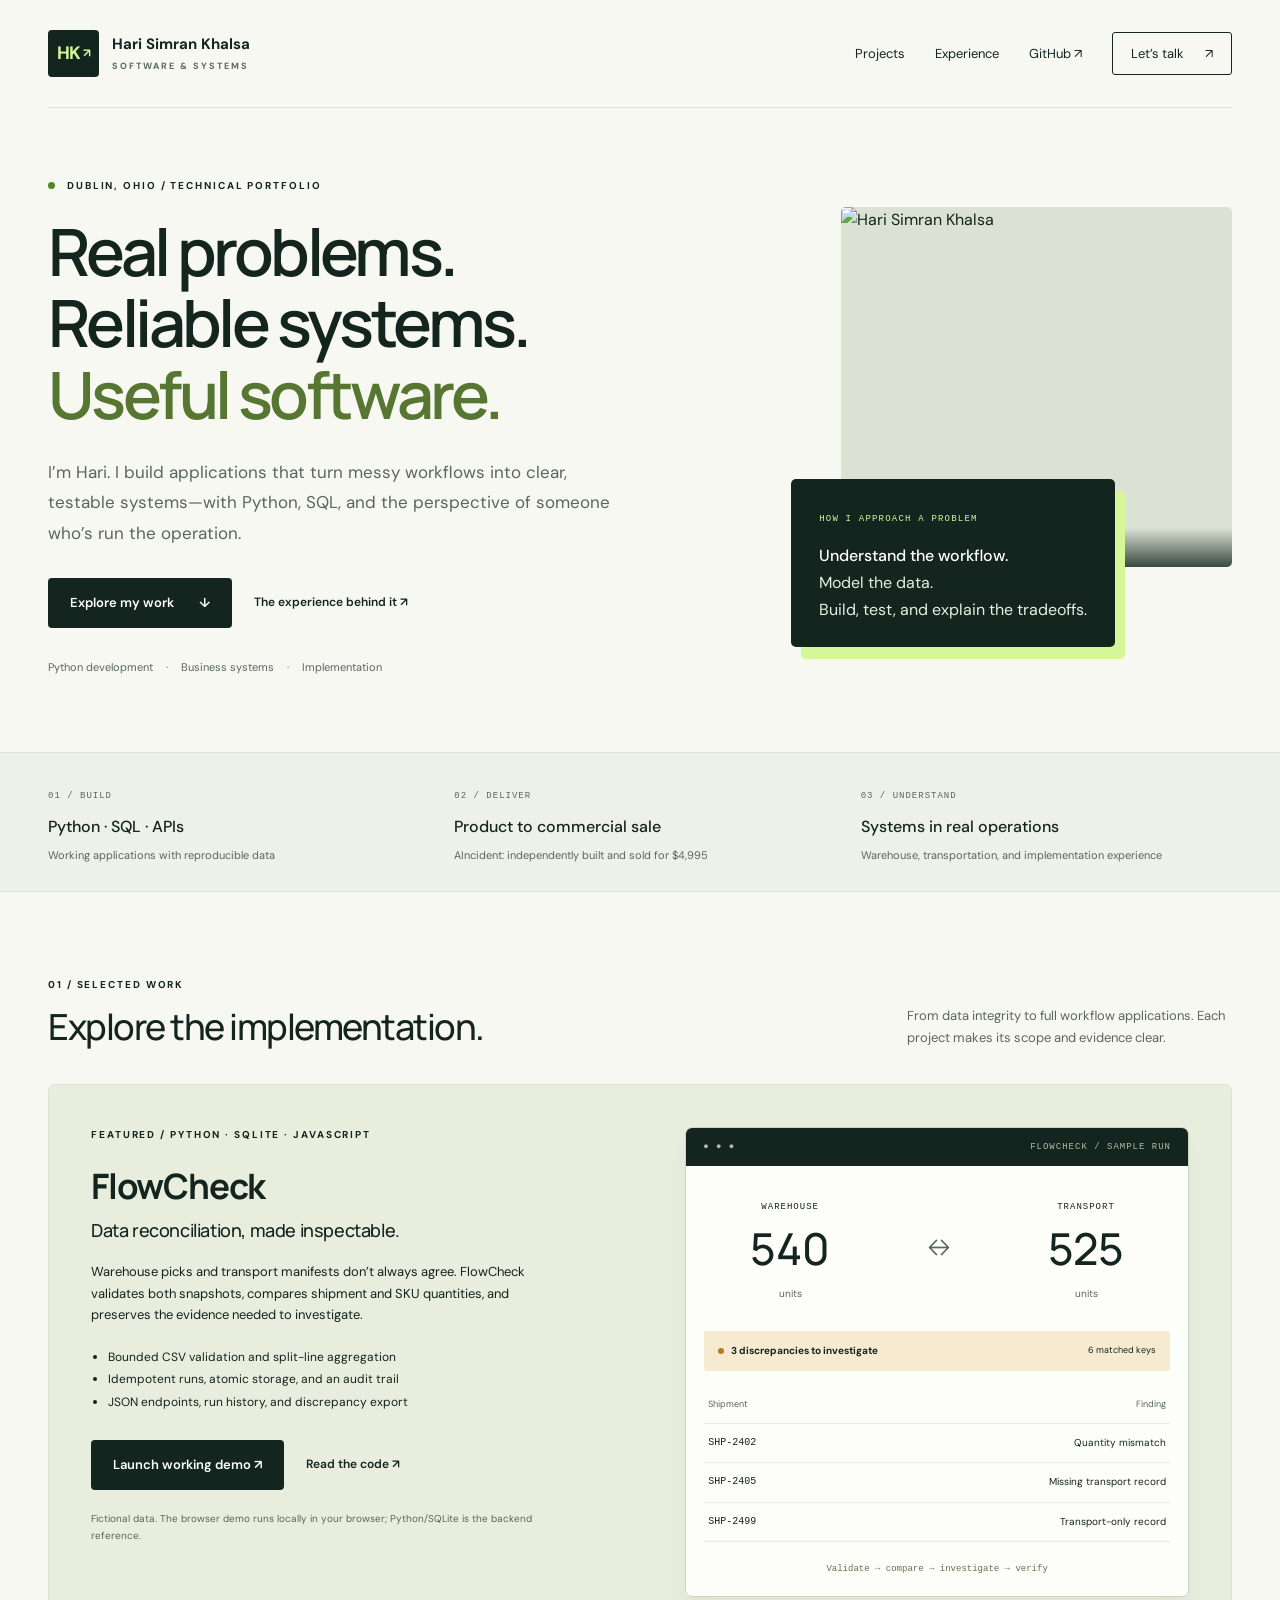
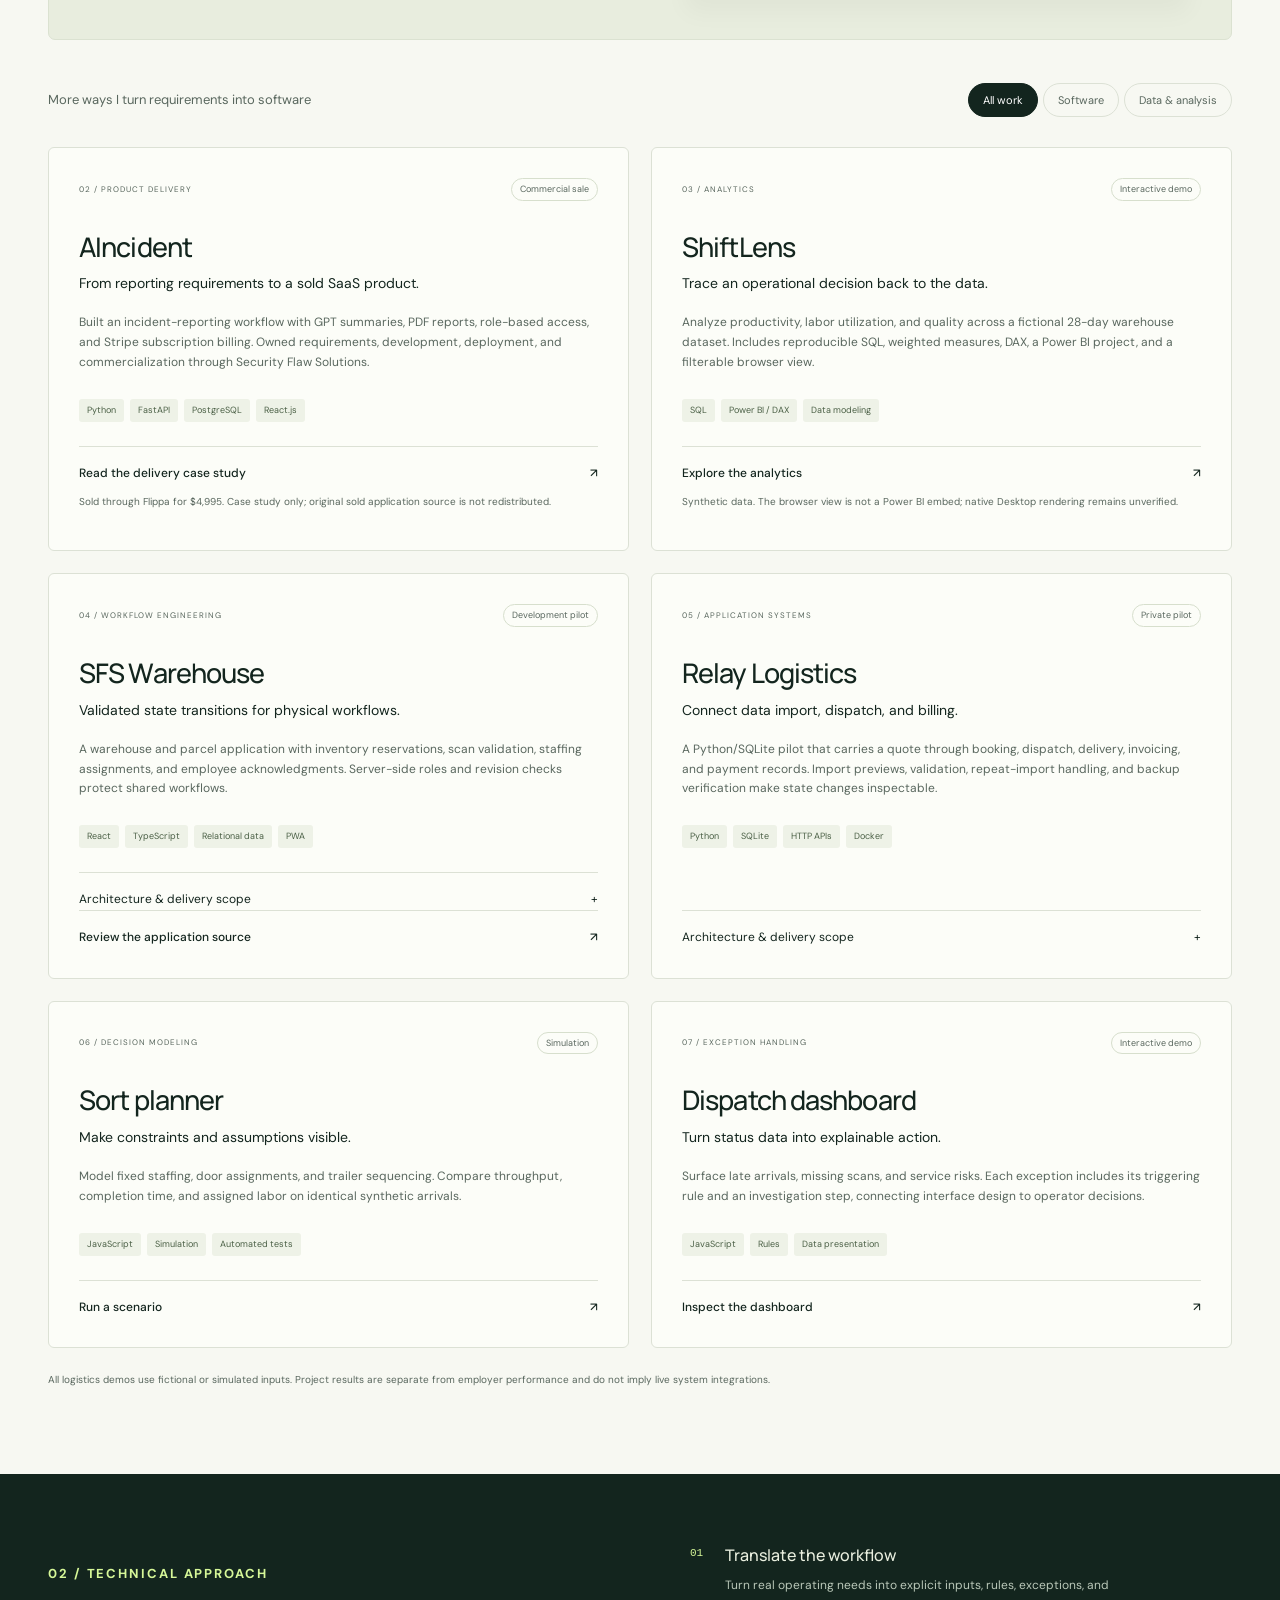
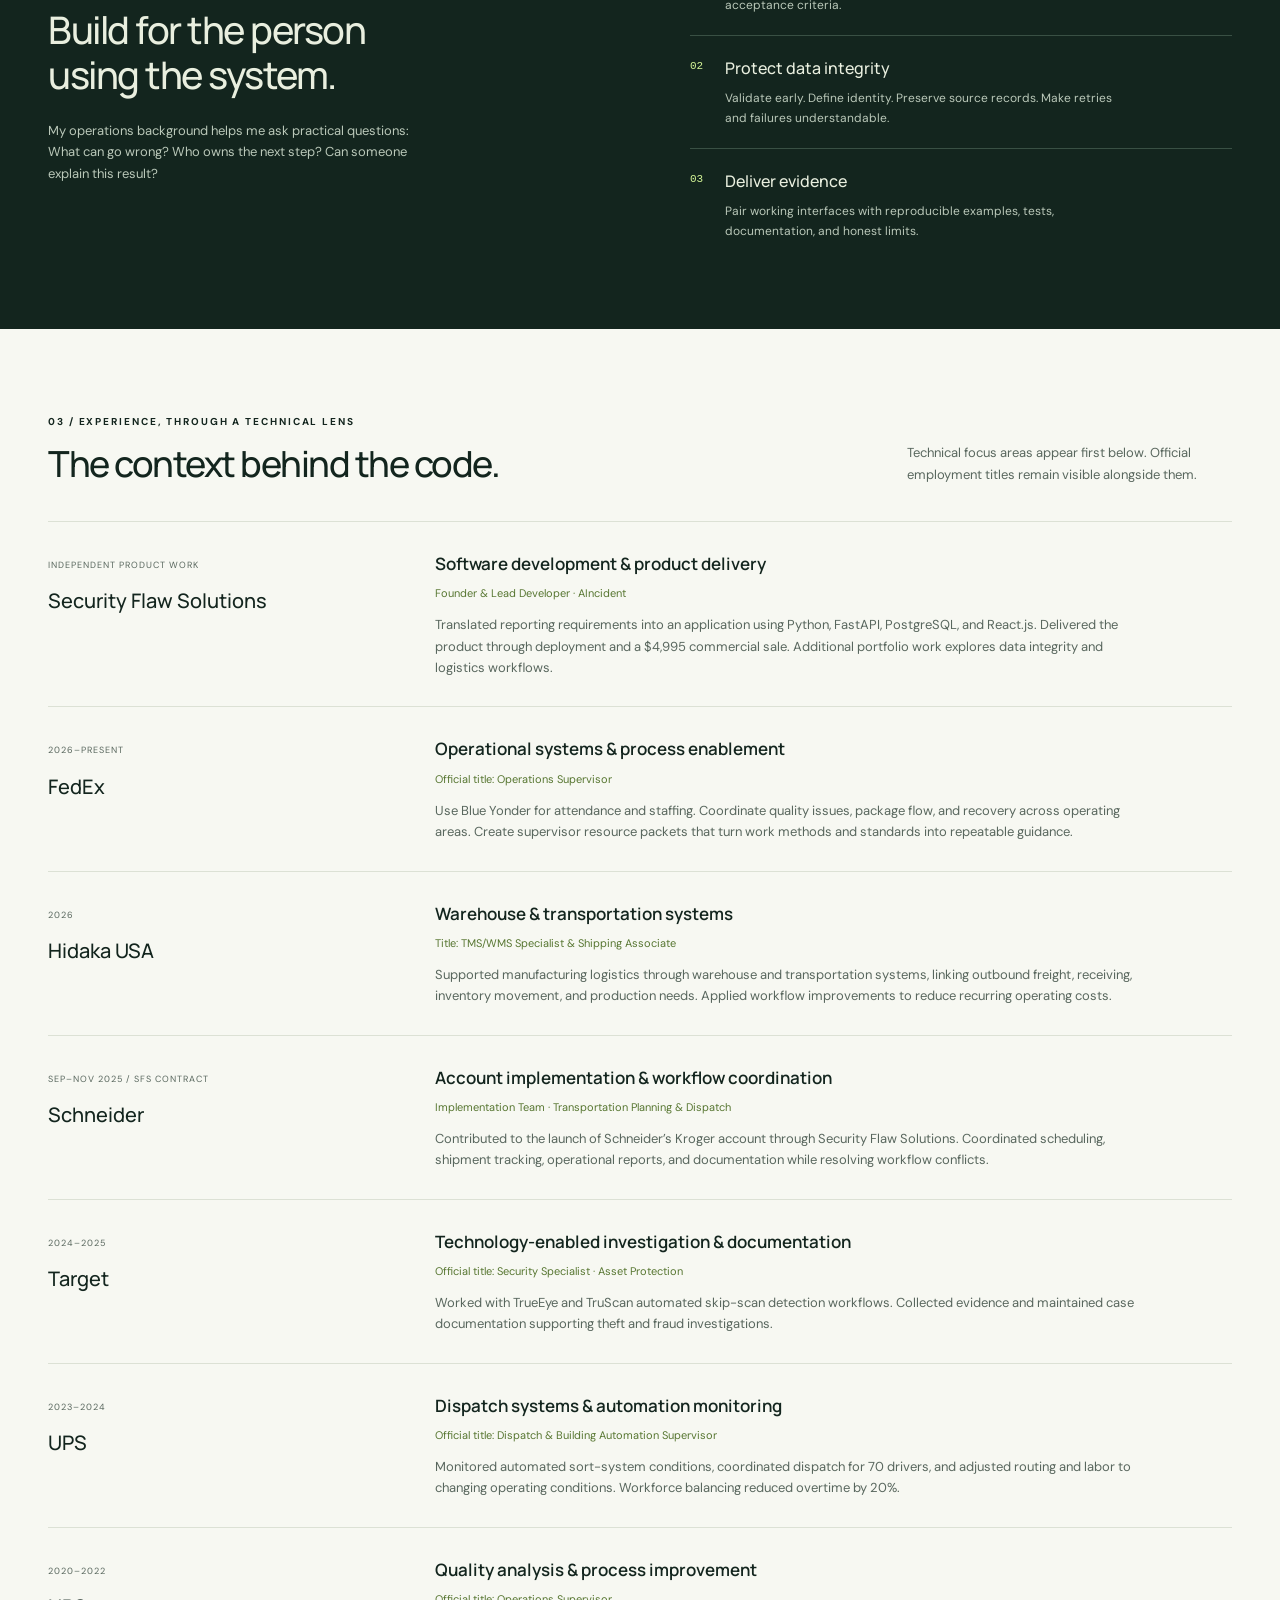
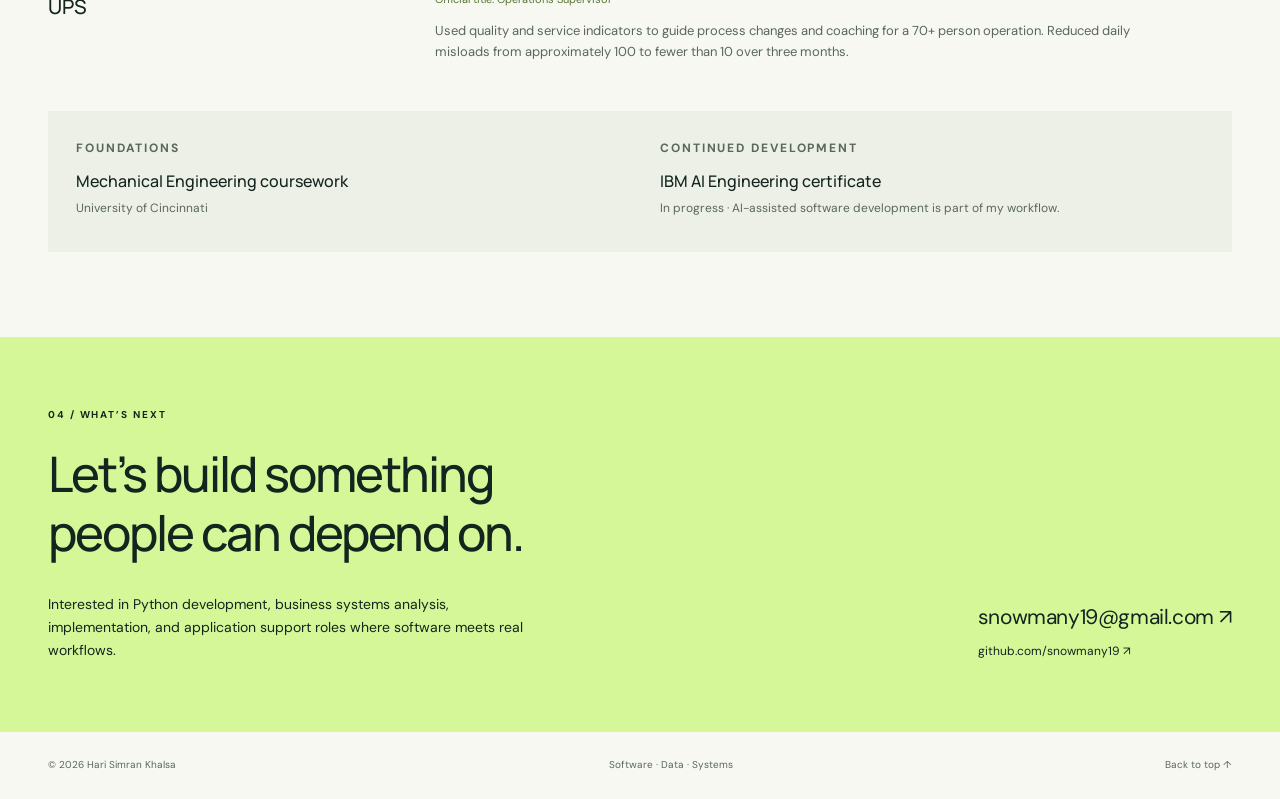
==== commit f58e0fb4: "Correct AIncident frontend stack to React.js" ====
--- a/index.html
+++ b/index.html
@@ -7,7 +7,7 @@
 <article class="flagship"><div class="flagship-copy"><p class="eyebrow">FEATURED / PYTHON · SQLITE · JAVASCRIPT</p><h3>FlowCheck<span>Data reconciliation, made inspectable.</span></h3><p>Warehouse picks and transport manifests don’t always agree. FlowCheck validates both snapshots, compares shipment and SKU quantities, and preserves the evidence needed to investigate.</p><ul class="plain-list"><li>Bounded CSV validation and split-line aggregation</li><li>Idempotent runs, atomic storage, and an audit trail</li><li>JSON endpoints, run history, and discrepancy export</li></ul><div class="actions"><a class="button" href="flowcheck/">Launch working demo ↗</a><a class="text-link" href="https://github.com/snowmany19/flowcheck">Read the code ↗</a></div><p class="scope">Fictional data. The browser demo runs locally in your browser; Python/SQLite is the backend reference.</p></div><div class="flow-visual" aria-label="FlowCheck sample: 540 warehouse units, 525 transport units, 3 discrepancies"><div class="window-top"><span>● ● ●</span><span>FLOWCHECK / SAMPLE RUN</span></div><div class="input-systems"><div><small>WAREHOUSE</small><b>540</b><span>units</span></div><span>↔</span><div><small>TRANSPORT</small><b>525</b><span>units</span></div></div><div class="run-result"><span class="status-dot"></span><b>3 discrepancies to investigate</b><span>6 matched keys</span></div><div class="sample-table"><div><span>Shipment</span><span>Finding</span></div><div><b>SHP-2402</b><span>Quantity mismatch</span></div><div><b>SHP-2405</b><span>Missing transport record</span></div><div><b>SHP-2499</b><span>Transport-only record</span></div></div><p>Validate → compare → investigate → verify</p></div></article>
 <div class="filter-bar"><p>More ways I turn requirements into software</p><div role="group" aria-label="Filter projects"><button data-filter="all" aria-pressed="true">All work</button><button data-filter="software" aria-pressed="false">Software</button><button data-filter="data" aria-pressed="false">Data & analysis</button></div></div><p id="filter-status" class="sr-only" aria-live="polite"></p>
 <div class="project-grid">
-<article class="project" data-category="software"><div class="project-top"><span>02 / PRODUCT DELIVERY</span><span class="pill">Commercial sale</span></div><h3>AIncident</h3><p class="project-sub">From reporting requirements to a sold SaaS product.</p><p>Built an incident-reporting workflow with GPT summaries, PDF reports, role-based access, and Stripe subscription billing. Owned requirements, development, deployment, and commercialization through Security Flaw Solutions.</p><div class="tags"><span>Python</span><span>FastAPI</span><span>PostgreSQL</span><span>Streamlit</span></div><a href="projects/aincident/">Read the delivery case study <span>↗</span></a><p class="scope">Sold through Flippa for $4,995. Case study only; original sold application source is not redistributed.</p></article>
+<article class="project" data-category="software"><div class="project-top"><span>02 / PRODUCT DELIVERY</span><span class="pill">Commercial sale</span></div><h3>AIncident</h3><p class="project-sub">From reporting requirements to a sold SaaS product.</p><p>Built an incident-reporting workflow with GPT summaries, PDF reports, role-based access, and Stripe subscription billing. Owned requirements, development, deployment, and commercialization through Security Flaw Solutions.</p><div class="tags"><span>Python</span><span>FastAPI</span><span>PostgreSQL</span><span>React.js</span></div><a href="projects/aincident/">Read the delivery case study <span>↗</span></a><p class="scope">Sold through Flippa for $4,995. Case study only; original sold application source is not redistributed.</p></article>
 <article class="project" data-category="data"><div class="project-top"><span>03 / ANALYTICS</span><span class="pill">Interactive demo</span></div><h3>ShiftLens</h3><p class="project-sub">Trace an operational decision back to the data.</p><p>Analyze productivity, labor utilization, and quality across a fictional 28-day warehouse dataset. Includes reproducible SQL, weighted measures, DAX, a Power BI project, and a filterable browser view.</p><div class="tags"><span>SQL</span><span>Power BI / DAX</span><span>Data modeling</span></div><a href="projects/operations-analytics/">Explore the analytics <span>↗</span></a><p class="scope">Synthetic data. The browser view is not a Power BI embed; native Desktop rendering remains unverified.</p></article>
 <article class="project" data-category="software"><div class="project-top"><span>04 / WORKFLOW ENGINEERING</span><span class="pill">Development pilot</span></div><h3>SFS Warehouse</h3><p class="project-sub">Validated state transitions for physical workflows.</p><p>A warehouse and parcel application with inventory reservations, scan validation, staffing assignments, and employee acknowledgments. Server-side roles and revision checks protect shared workflows.</p><div class="tags"><span>React</span><span>TypeScript</span><span>Relational data</span><span>PWA</span></div><details><summary>Architecture & delivery scope <span>+</span></summary><p>Client commands pass through authenticated server handlers and domain validation before storage. Inventory movements enforce quantity and capacity constraints. Employee views limit access to published assignments.</p><p>A development pilot with fictional seed data. Customer acceptance, physical-device notification verification, and remaining security requirements precede operational rollout. The source is available for review.</p></details><a href="https://github.com/snowmany19/sfs-warehouse">Review the application source <span>↗</span></a></article>
 <article class="project" data-category="software"><div class="project-top"><span>05 / APPLICATION SYSTEMS</span><span class="pill">Private pilot</span></div><h3>Relay Logistics</h3><p class="project-sub">Connect data import, dispatch, and billing.</p><p>A Python/SQLite pilot that carries a quote through booking, dispatch, delivery, invoicing, and payment records. Import previews, validation, repeat-import handling, and backup verification make state changes inspectable.</p><div class="tags"><span>Python</span><span>SQLite</span><span>HTTP APIs</span><span>Docker</span></div><details><summary>Architecture & delivery scope <span>+</span></summary><p>A domain service connects relational records, generic CSV/XLSX/JSON imports, HTTP authentication, and a browser interface. Synthetic data demonstrates the workflow; provider connectors are future work.</p><p>A bounded pilot, not a completed enterprise system. Production identity, granular permissions, accounting reconciliation, monitoring, and recovery work remain. Private source and hosted credentials are not exposed here.</p></details></article>
@@ -16,7 +16,7 @@
 </div><p class="section-note">All logistics demos use fictional or simulated inputs. Project results are separate from employer performance and do not imply live system integrations.</p></section>
 <section class="approach"><div class="shell"><div><p class="eyebrow">02 / TECHNICAL APPROACH</p><h2>Build for the person<br>using the system.</h2><p>My operations background helps me ask practical questions: What can go wrong? Who owns the next step? Can someone explain this result?</p></div><ol><li><span>01</span><div><h3>Translate the workflow</h3><p>Turn real operating needs into explicit inputs, rules, exceptions, and acceptance criteria.</p></div></li><li><span>02</span><div><h3>Protect data integrity</h3><p>Validate early. Define identity. Preserve source records. Make retries and failures understandable.</p></div></li><li><span>03</span><div><h3>Deliver evidence</h3><p>Pair working interfaces with reproducible examples, tests, documentation, and honest limits.</p></div></li></ol></div></section>
 <section class="section shell" id="experience"><div class="section-heading"><div><p class="eyebrow">03 / EXPERIENCE, THROUGH A TECHNICAL LENS</p><h2>The context behind the code.</h2></div><p>Technical focus areas appear first below. Official employment titles remain visible alongside them.</p></div><div class="timeline">
-<article><div class="employer"><span>INDEPENDENT PRODUCT WORK</span><h3>Security Flaw Solutions</h3></div><div><h4>Software development & product delivery</h4><p class="official">Founder & Lead Developer · AIncident</p><p>Translated reporting requirements into an application using Python, FastAPI, PostgreSQL, and Streamlit. Delivered the product through deployment and a $4,995 commercial sale. Additional portfolio work explores data integrity and logistics workflows.</p></div></article>
+<article><div class="employer"><span>INDEPENDENT PRODUCT WORK</span><h3>Security Flaw Solutions</h3></div><div><h4>Software development & product delivery</h4><p class="official">Founder & Lead Developer · AIncident</p><p>Translated reporting requirements into an application using Python, FastAPI, PostgreSQL, and React.js. Delivered the product through deployment and a $4,995 commercial sale. Additional portfolio work explores data integrity and logistics workflows.</p></div></article>
 <article><div class="employer"><span>2026–PRESENT</span><h3>FedEx</h3></div><div><h4>Operational systems & process enablement</h4><p class="official">Official title: Operations Supervisor</p><p>Use Blue Yonder for attendance and staffing. Coordinate quality issues, package flow, and recovery across operating areas. Create supervisor resource packets that turn work methods and standards into repeatable guidance.</p></div></article>
 <article><div class="employer"><span>2026</span><h3>Hidaka USA</h3></div><div><h4>Warehouse & transportation systems</h4><p class="official">Title: TMS/WMS Specialist & Shipping Associate</p><p>Supported manufacturing logistics through warehouse and transportation systems, linking outbound freight, receiving, inventory movement, and production needs. Applied workflow improvements to reduce recurring operating costs.</p></div></article>
 <article><div class="employer"><span>SEP–NOV 2025 / SFS CONTRACT</span><h3>Schneider</h3></div><div><h4>Account implementation & workflow coordination</h4><p class="official">Implementation Team · Transportation Planning & Dispatch</p><p>Contributed to the launch of Schneider’s Kroger account through Security Flaw Solutions. Coordinated scheduling, shipment tracking, operational reports, and documentation while resolving workflow conflicts.</p></div></article>
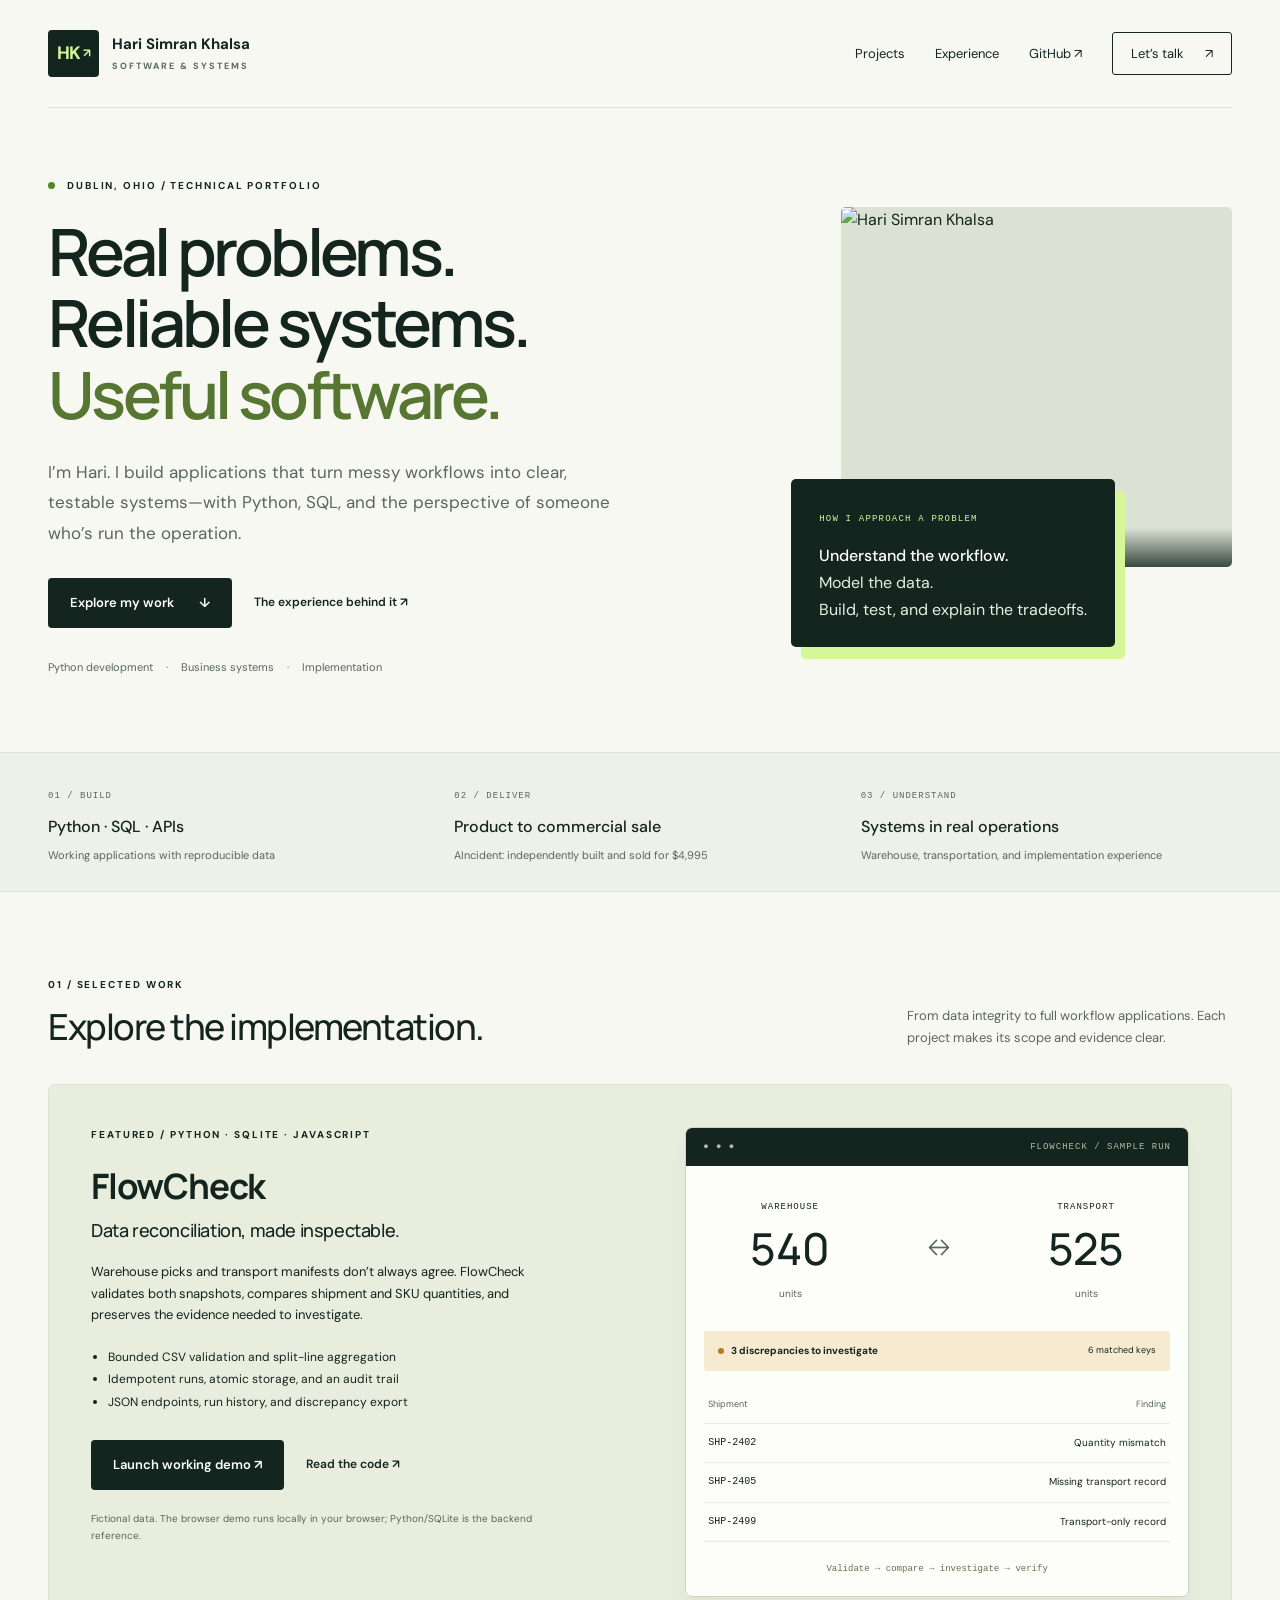
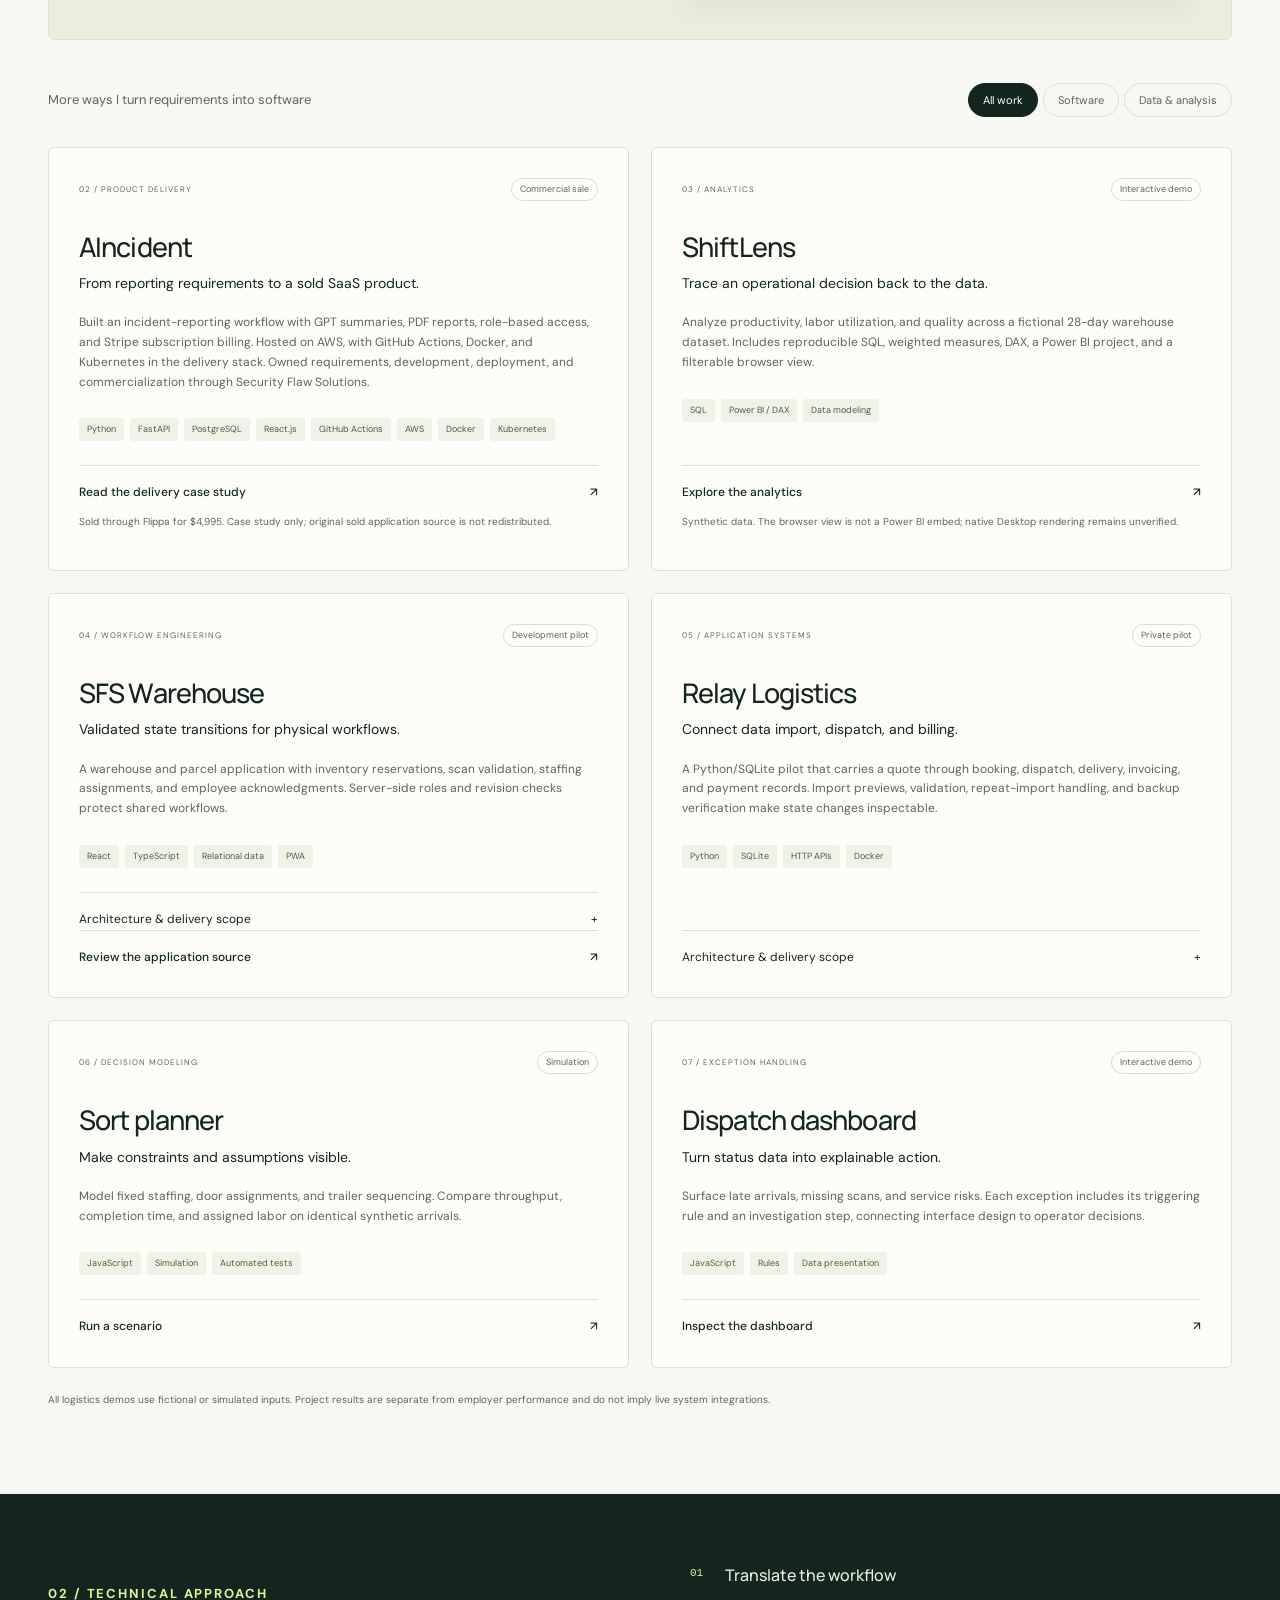
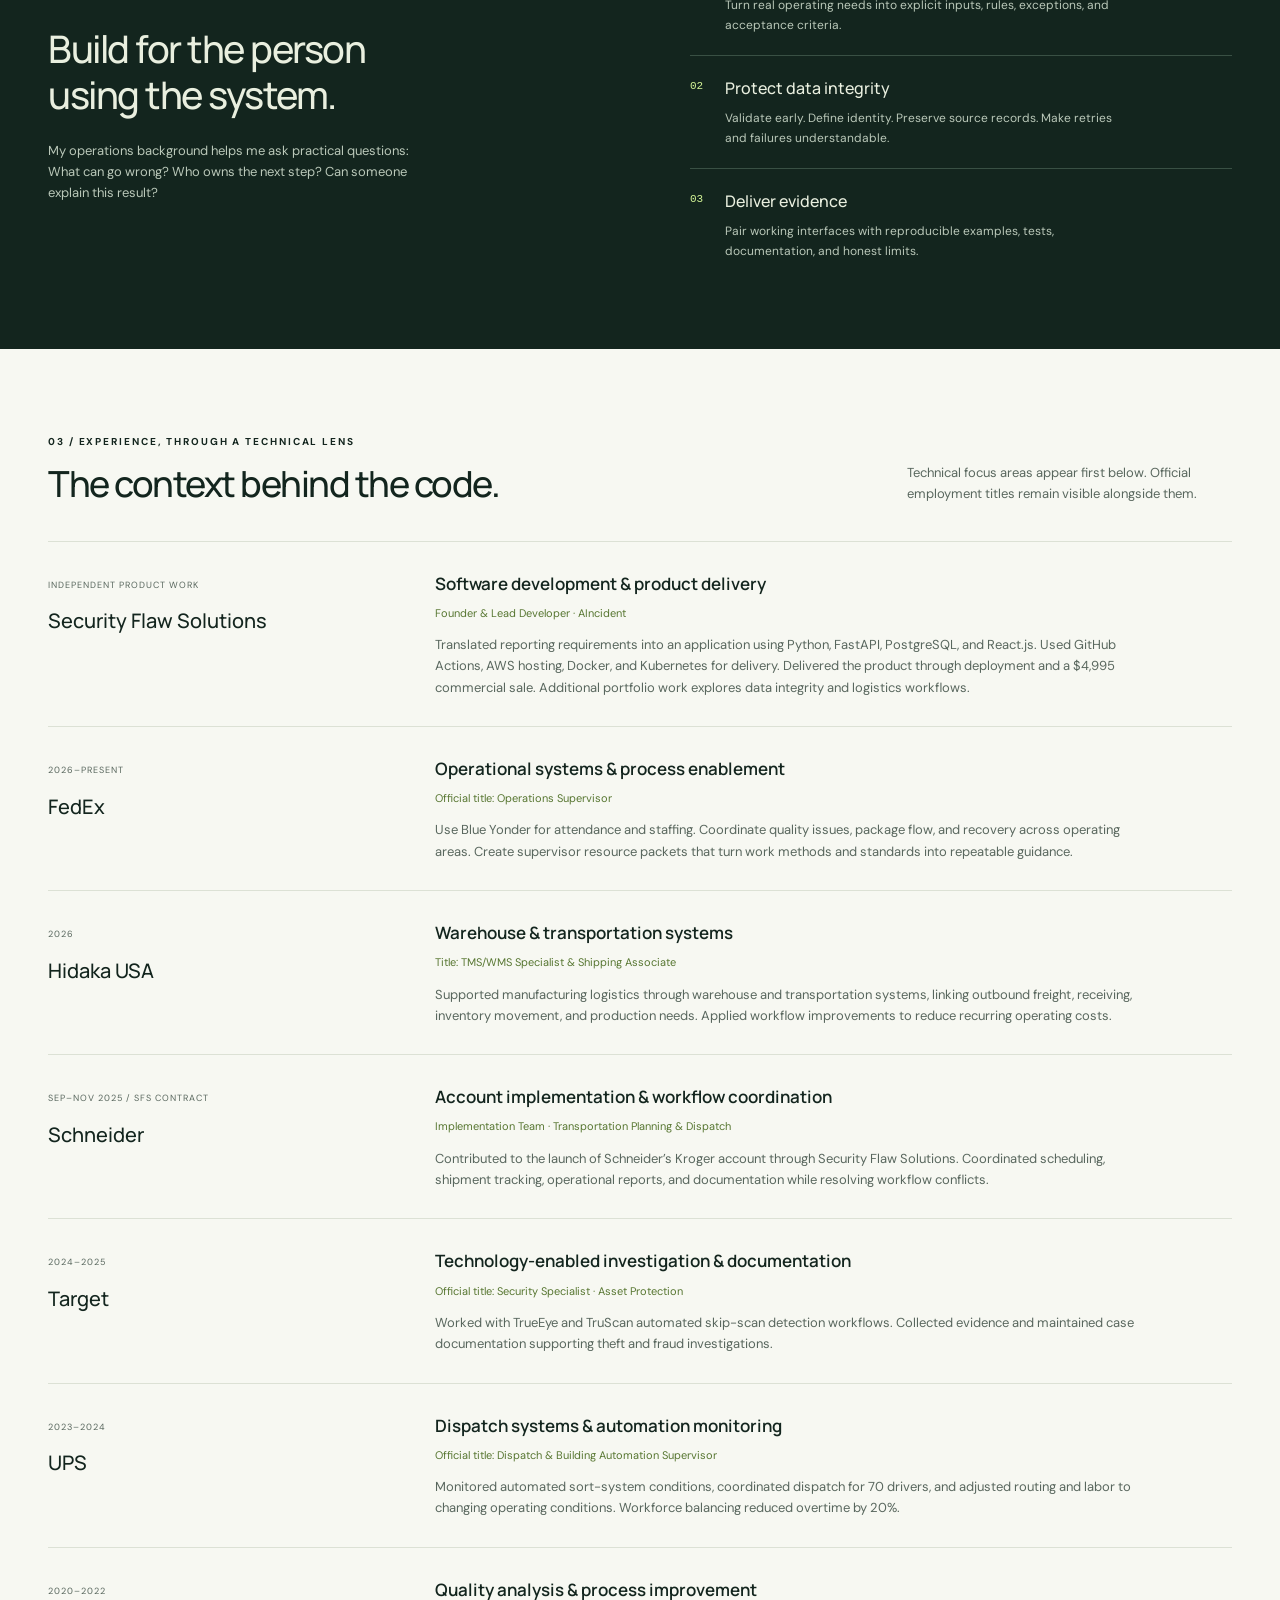
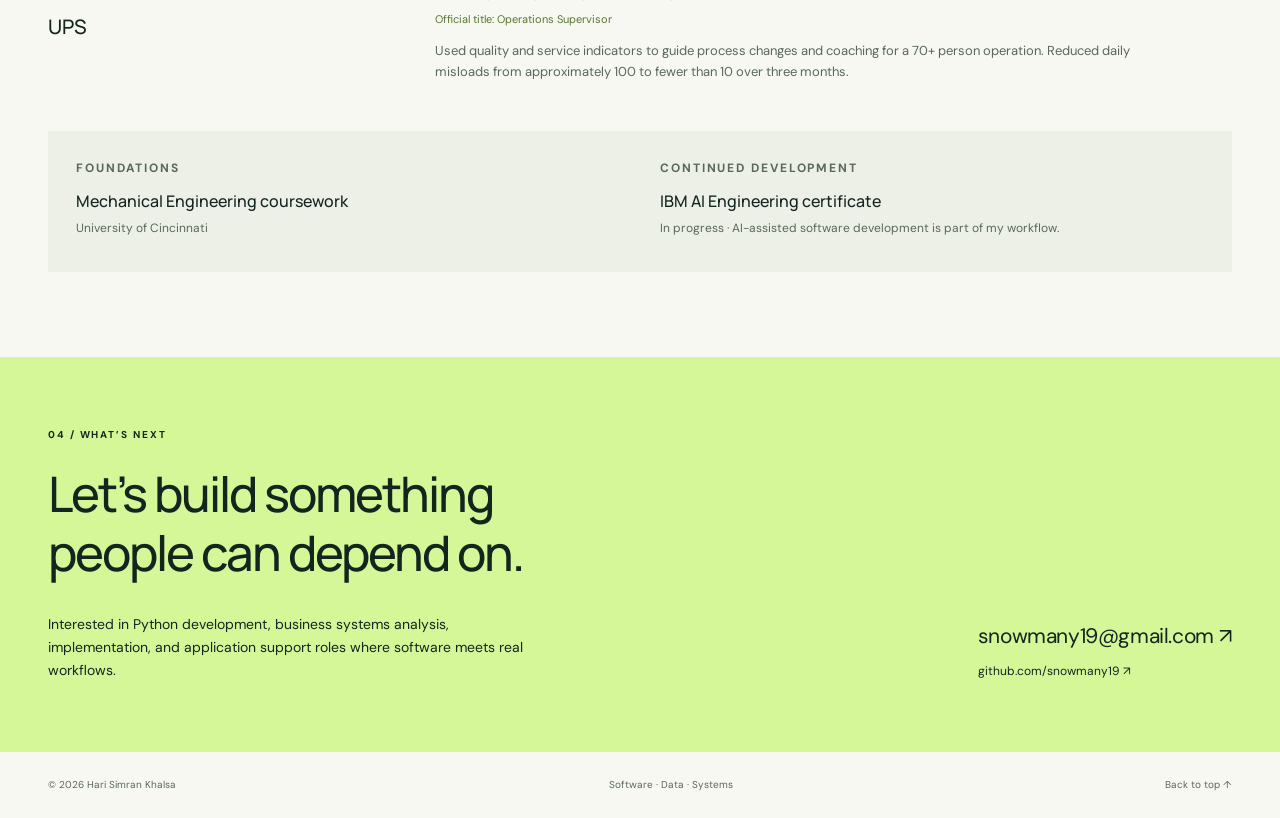
==== commit d63bff16: "Document AIncident hosting and delivery stack" ====
--- a/index.html
+++ b/index.html
@@ -7,7 +7,7 @@
 <article class="flagship"><div class="flagship-copy"><p class="eyebrow">FEATURED / PYTHON · SQLITE · JAVASCRIPT</p><h3>FlowCheck<span>Data reconciliation, made inspectable.</span></h3><p>Warehouse picks and transport manifests don’t always agree. FlowCheck validates both snapshots, compares shipment and SKU quantities, and preserves the evidence needed to investigate.</p><ul class="plain-list"><li>Bounded CSV validation and split-line aggregation</li><li>Idempotent runs, atomic storage, and an audit trail</li><li>JSON endpoints, run history, and discrepancy export</li></ul><div class="actions"><a class="button" href="flowcheck/">Launch working demo ↗</a><a class="text-link" href="https://github.com/snowmany19/flowcheck">Read the code ↗</a></div><p class="scope">Fictional data. The browser demo runs locally in your browser; Python/SQLite is the backend reference.</p></div><div class="flow-visual" aria-label="FlowCheck sample: 540 warehouse units, 525 transport units, 3 discrepancies"><div class="window-top"><span>● ● ●</span><span>FLOWCHECK / SAMPLE RUN</span></div><div class="input-systems"><div><small>WAREHOUSE</small><b>540</b><span>units</span></div><span>↔</span><div><small>TRANSPORT</small><b>525</b><span>units</span></div></div><div class="run-result"><span class="status-dot"></span><b>3 discrepancies to investigate</b><span>6 matched keys</span></div><div class="sample-table"><div><span>Shipment</span><span>Finding</span></div><div><b>SHP-2402</b><span>Quantity mismatch</span></div><div><b>SHP-2405</b><span>Missing transport record</span></div><div><b>SHP-2499</b><span>Transport-only record</span></div></div><p>Validate → compare → investigate → verify</p></div></article>
 <div class="filter-bar"><p>More ways I turn requirements into software</p><div role="group" aria-label="Filter projects"><button data-filter="all" aria-pressed="true">All work</button><button data-filter="software" aria-pressed="false">Software</button><button data-filter="data" aria-pressed="false">Data & analysis</button></div></div><p id="filter-status" class="sr-only" aria-live="polite"></p>
 <div class="project-grid">
-<article class="project" data-category="software"><div class="project-top"><span>02 / PRODUCT DELIVERY</span><span class="pill">Commercial sale</span></div><h3>AIncident</h3><p class="project-sub">From reporting requirements to a sold SaaS product.</p><p>Built an incident-reporting workflow with GPT summaries, PDF reports, role-based access, and Stripe subscription billing. Owned requirements, development, deployment, and commercialization through Security Flaw Solutions.</p><div class="tags"><span>Python</span><span>FastAPI</span><span>PostgreSQL</span><span>React.js</span></div><a href="projects/aincident/">Read the delivery case study <span>↗</span></a><p class="scope">Sold through Flippa for $4,995. Case study only; original sold application source is not redistributed.</p></article>
+<article class="project" data-category="software"><div class="project-top"><span>02 / PRODUCT DELIVERY</span><span class="pill">Commercial sale</span></div><h3>AIncident</h3><p class="project-sub">From reporting requirements to a sold SaaS product.</p><p>Built an incident-reporting workflow with GPT summaries, PDF reports, role-based access, and Stripe subscription billing. Hosted on AWS, with GitHub Actions, Docker, and Kubernetes in the delivery stack. Owned requirements, development, deployment, and commercialization through Security Flaw Solutions.</p><div class="tags"><span>Python</span><span>FastAPI</span><span>PostgreSQL</span><span>React.js</span><span>GitHub Actions</span><span>AWS</span><span>Docker</span><span>Kubernetes</span></div><a href="projects/aincident/">Read the delivery case study <span>↗</span></a><p class="scope">Sold through Flippa for $4,995. Case study only; original sold application source is not redistributed.</p></article>
 <article class="project" data-category="data"><div class="project-top"><span>03 / ANALYTICS</span><span class="pill">Interactive demo</span></div><h3>ShiftLens</h3><p class="project-sub">Trace an operational decision back to the data.</p><p>Analyze productivity, labor utilization, and quality across a fictional 28-day warehouse dataset. Includes reproducible SQL, weighted measures, DAX, a Power BI project, and a filterable browser view.</p><div class="tags"><span>SQL</span><span>Power BI / DAX</span><span>Data modeling</span></div><a href="projects/operations-analytics/">Explore the analytics <span>↗</span></a><p class="scope">Synthetic data. The browser view is not a Power BI embed; native Desktop rendering remains unverified.</p></article>
 <article class="project" data-category="software"><div class="project-top"><span>04 / WORKFLOW ENGINEERING</span><span class="pill">Development pilot</span></div><h3>SFS Warehouse</h3><p class="project-sub">Validated state transitions for physical workflows.</p><p>A warehouse and parcel application with inventory reservations, scan validation, staffing assignments, and employee acknowledgments. Server-side roles and revision checks protect shared workflows.</p><div class="tags"><span>React</span><span>TypeScript</span><span>Relational data</span><span>PWA</span></div><details><summary>Architecture & delivery scope <span>+</span></summary><p>Client commands pass through authenticated server handlers and domain validation before storage. Inventory movements enforce quantity and capacity constraints. Employee views limit access to published assignments.</p><p>A development pilot with fictional seed data. Customer acceptance, physical-device notification verification, and remaining security requirements precede operational rollout. The source is available for review.</p></details><a href="https://github.com/snowmany19/sfs-warehouse">Review the application source <span>↗</span></a></article>
 <article class="project" data-category="software"><div class="project-top"><span>05 / APPLICATION SYSTEMS</span><span class="pill">Private pilot</span></div><h3>Relay Logistics</h3><p class="project-sub">Connect data import, dispatch, and billing.</p><p>A Python/SQLite pilot that carries a quote through booking, dispatch, delivery, invoicing, and payment records. Import previews, validation, repeat-import handling, and backup verification make state changes inspectable.</p><div class="tags"><span>Python</span><span>SQLite</span><span>HTTP APIs</span><span>Docker</span></div><details><summary>Architecture & delivery scope <span>+</span></summary><p>A domain service connects relational records, generic CSV/XLSX/JSON imports, HTTP authentication, and a browser interface. Synthetic data demonstrates the workflow; provider connectors are future work.</p><p>A bounded pilot, not a completed enterprise system. Production identity, granular permissions, accounting reconciliation, monitoring, and recovery work remain. Private source and hosted credentials are not exposed here.</p></details></article>
@@ -16,7 +16,7 @@
 </div><p class="section-note">All logistics demos use fictional or simulated inputs. Project results are separate from employer performance and do not imply live system integrations.</p></section>
 <section class="approach"><div class="shell"><div><p class="eyebrow">02 / TECHNICAL APPROACH</p><h2>Build for the person<br>using the system.</h2><p>My operations background helps me ask practical questions: What can go wrong? Who owns the next step? Can someone explain this result?</p></div><ol><li><span>01</span><div><h3>Translate the workflow</h3><p>Turn real operating needs into explicit inputs, rules, exceptions, and acceptance criteria.</p></div></li><li><span>02</span><div><h3>Protect data integrity</h3><p>Validate early. Define identity. Preserve source records. Make retries and failures understandable.</p></div></li><li><span>03</span><div><h3>Deliver evidence</h3><p>Pair working interfaces with reproducible examples, tests, documentation, and honest limits.</p></div></li></ol></div></section>
 <section class="section shell" id="experience"><div class="section-heading"><div><p class="eyebrow">03 / EXPERIENCE, THROUGH A TECHNICAL LENS</p><h2>The context behind the code.</h2></div><p>Technical focus areas appear first below. Official employment titles remain visible alongside them.</p></div><div class="timeline">
-<article><div class="employer"><span>INDEPENDENT PRODUCT WORK</span><h3>Security Flaw Solutions</h3></div><div><h4>Software development & product delivery</h4><p class="official">Founder & Lead Developer · AIncident</p><p>Translated reporting requirements into an application using Python, FastAPI, PostgreSQL, and React.js. Delivered the product through deployment and a $4,995 commercial sale. Additional portfolio work explores data integrity and logistics workflows.</p></div></article>
+<article><div class="employer"><span>INDEPENDENT PRODUCT WORK</span><h3>Security Flaw Solutions</h3></div><div><h4>Software development & product delivery</h4><p class="official">Founder & Lead Developer · AIncident</p><p>Translated reporting requirements into an application using Python, FastAPI, PostgreSQL, and React.js. Used GitHub Actions, AWS hosting, Docker, and Kubernetes for delivery. Delivered the product through deployment and a $4,995 commercial sale. Additional portfolio work explores data integrity and logistics workflows.</p></div></article>
 <article><div class="employer"><span>2026–PRESENT</span><h3>FedEx</h3></div><div><h4>Operational systems & process enablement</h4><p class="official">Official title: Operations Supervisor</p><p>Use Blue Yonder for attendance and staffing. Coordinate quality issues, package flow, and recovery across operating areas. Create supervisor resource packets that turn work methods and standards into repeatable guidance.</p></div></article>
 <article><div class="employer"><span>2026</span><h3>Hidaka USA</h3></div><div><h4>Warehouse & transportation systems</h4><p class="official">Title: TMS/WMS Specialist & Shipping Associate</p><p>Supported manufacturing logistics through warehouse and transportation systems, linking outbound freight, receiving, inventory movement, and production needs. Applied workflow improvements to reduce recurring operating costs.</p></div></article>
 <article><div class="employer"><span>SEP–NOV 2025 / SFS CONTRACT</span><h3>Schneider</h3></div><div><h4>Account implementation & workflow coordination</h4><p class="official">Implementation Team · Transportation Planning & Dispatch</p><p>Contributed to the launch of Schneider’s Kroger account through Security Flaw Solutions. Coordinated scheduling, shipment tracking, operational reports, and documentation while resolving workflow conflicts.</p></div></article>
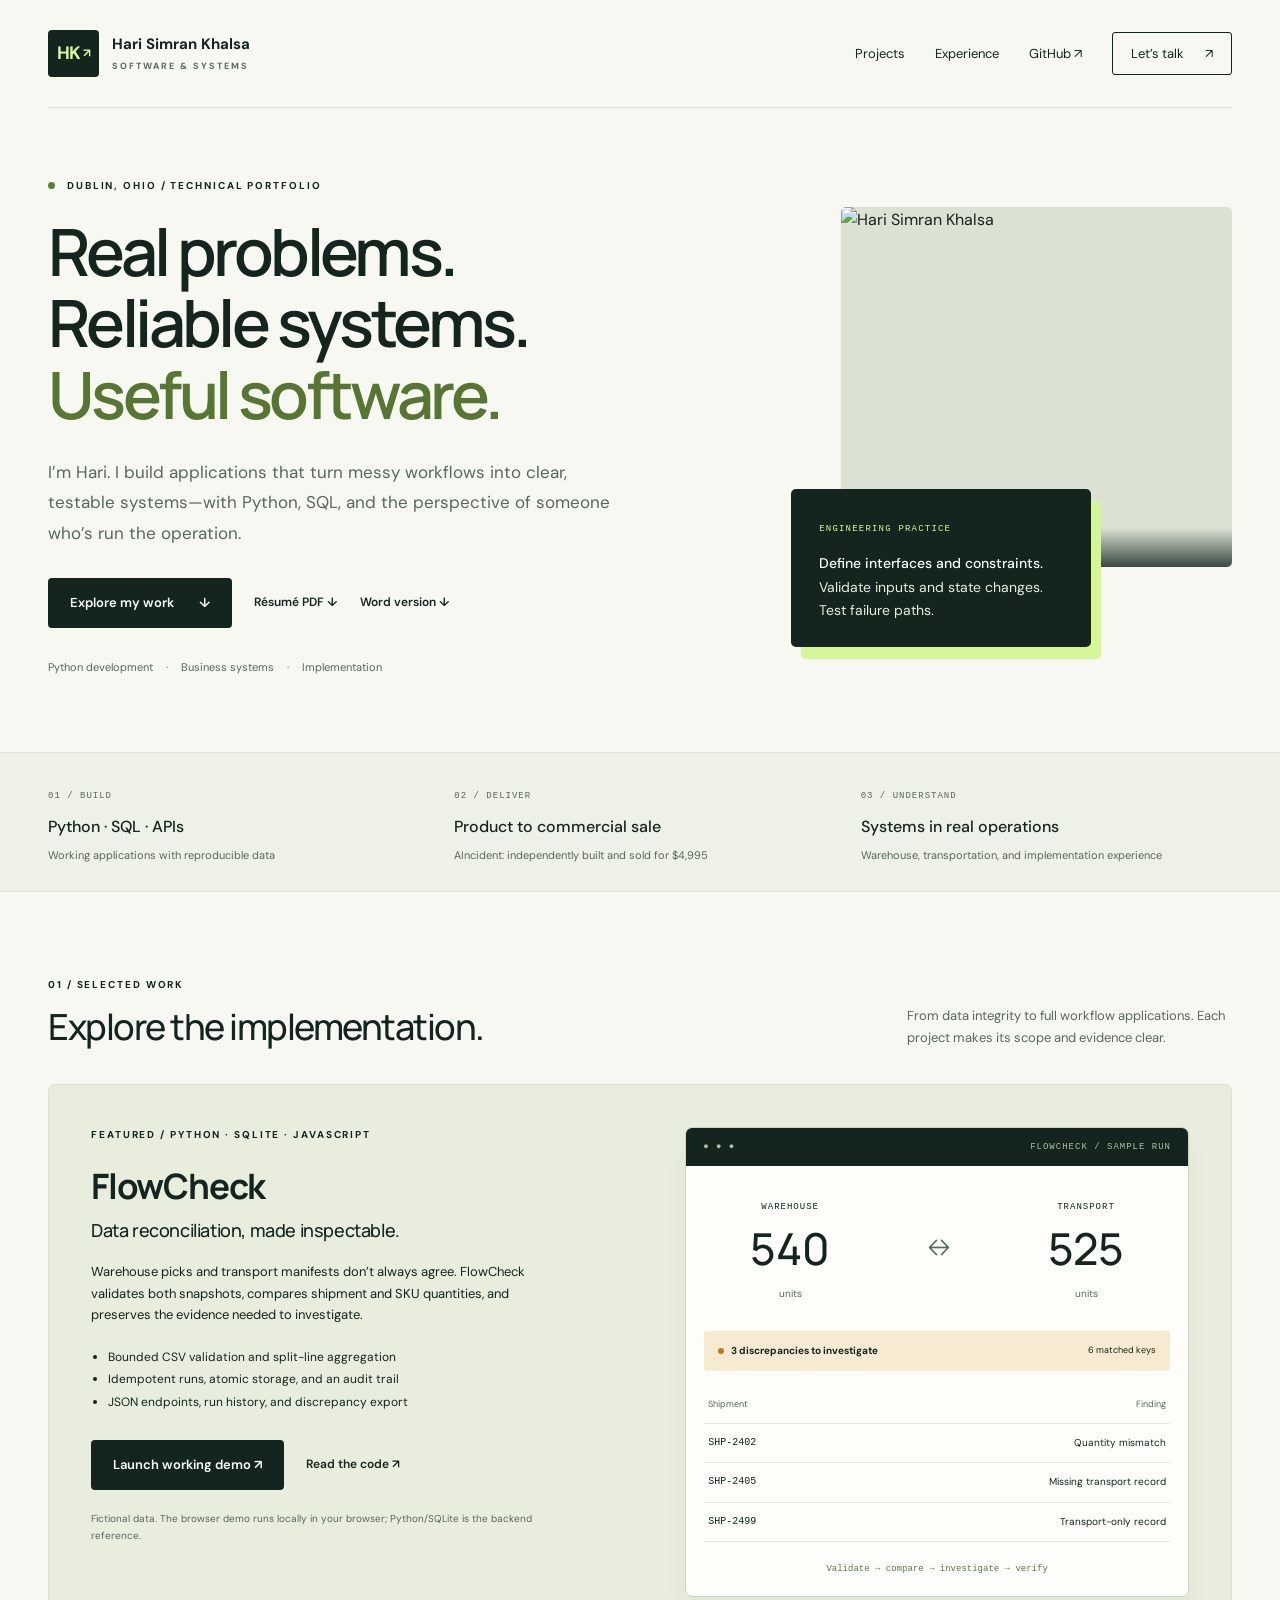
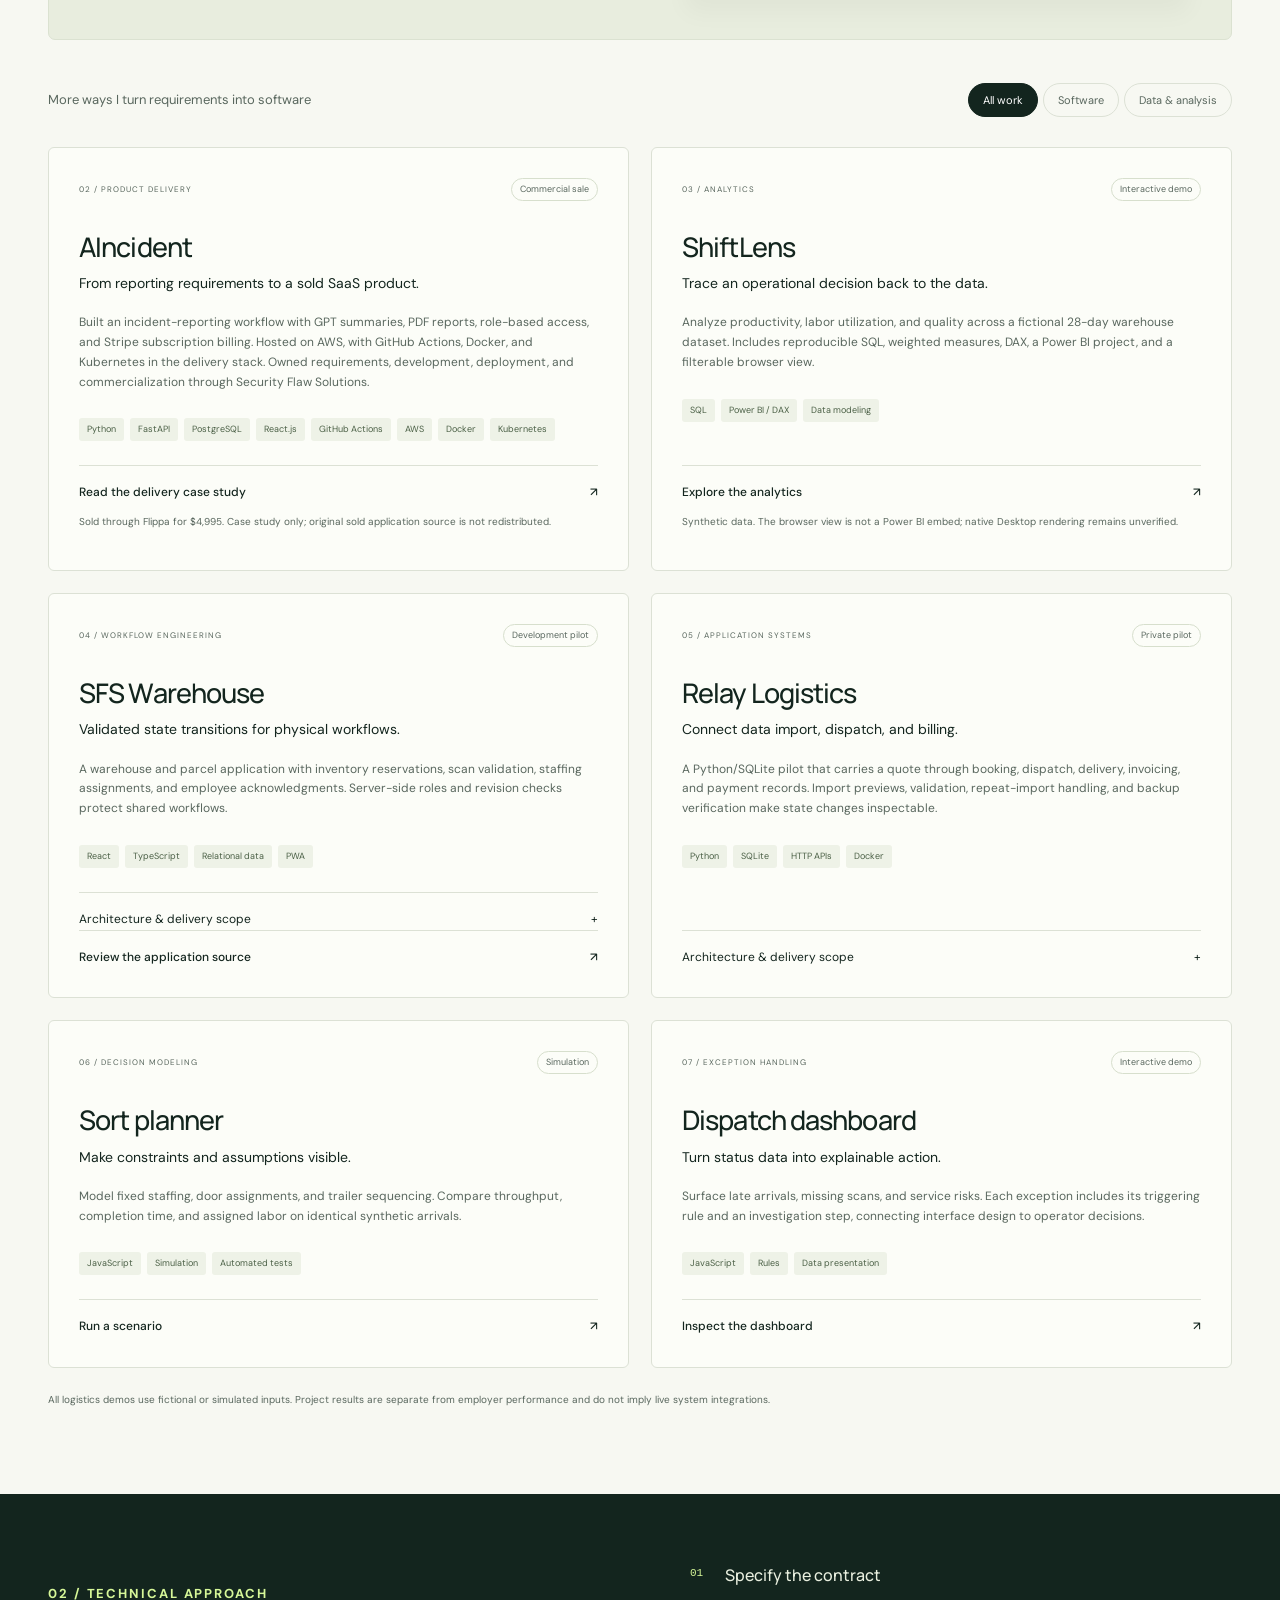
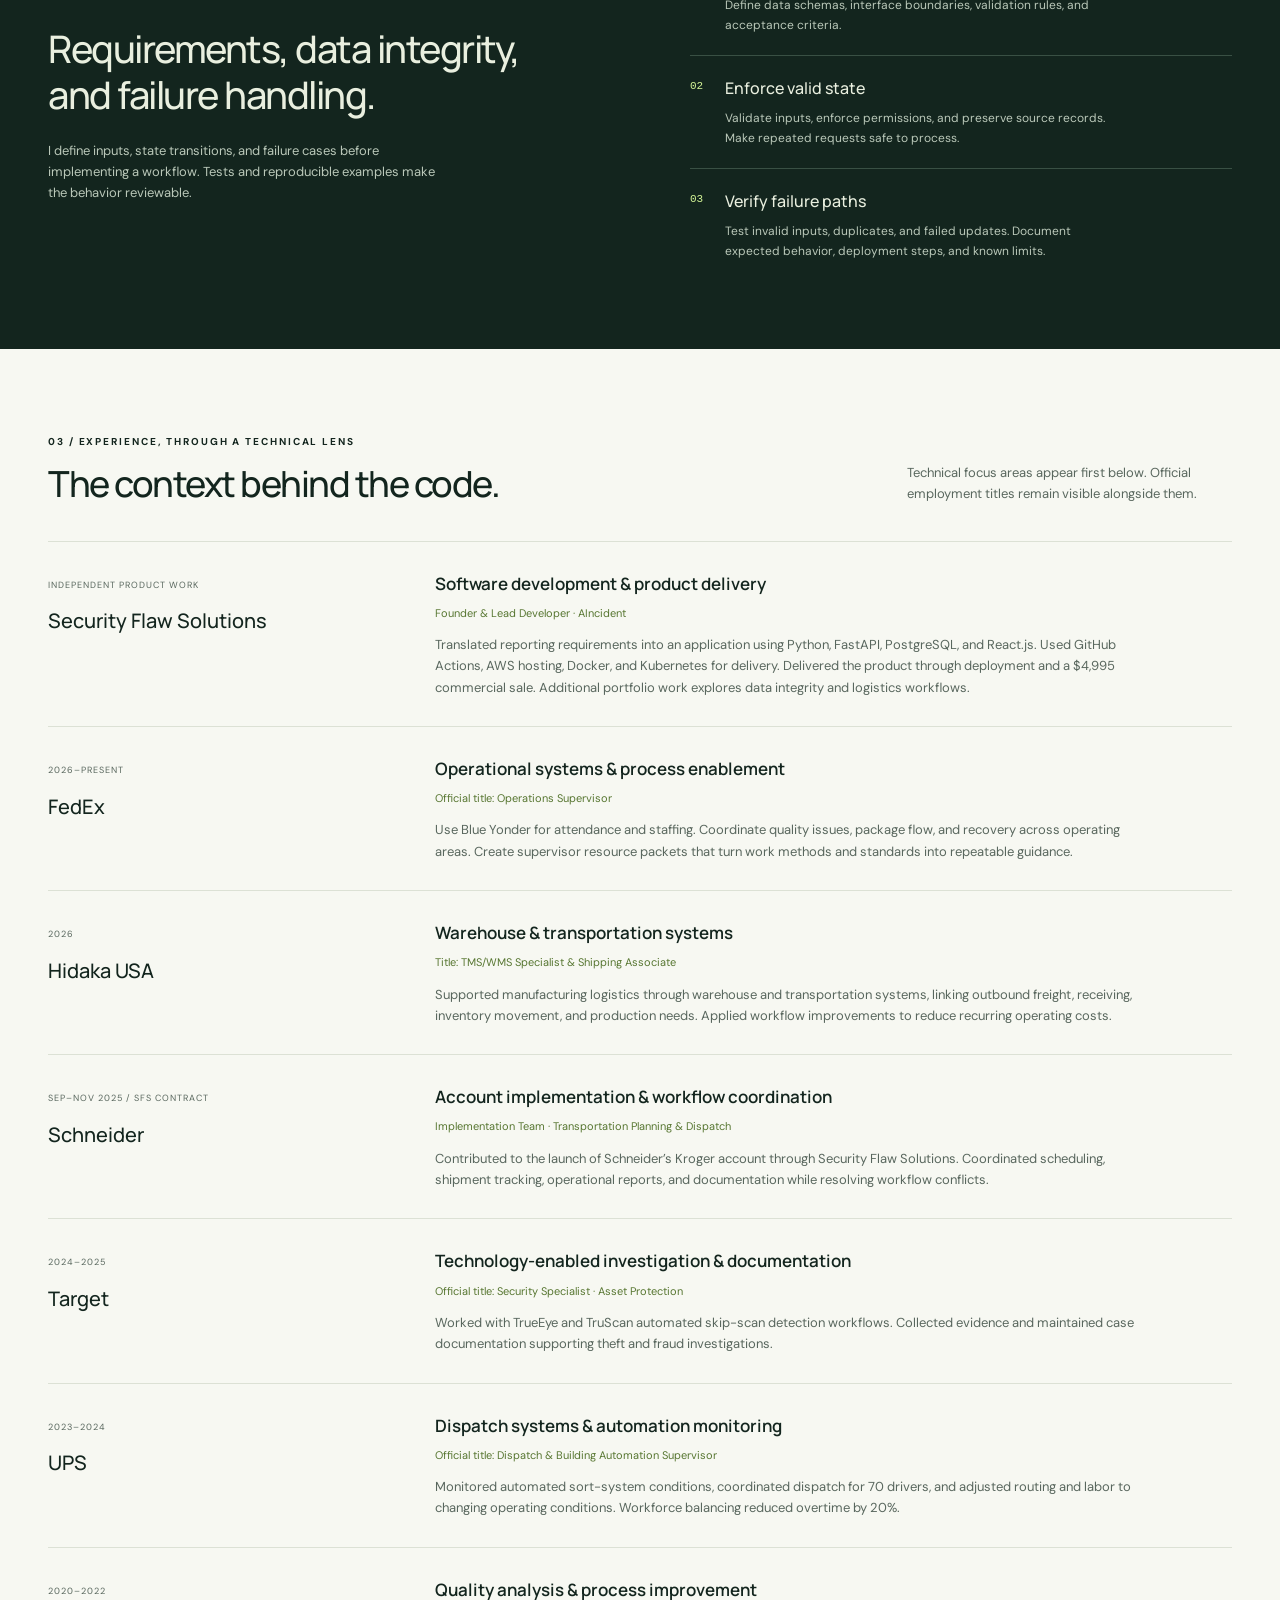
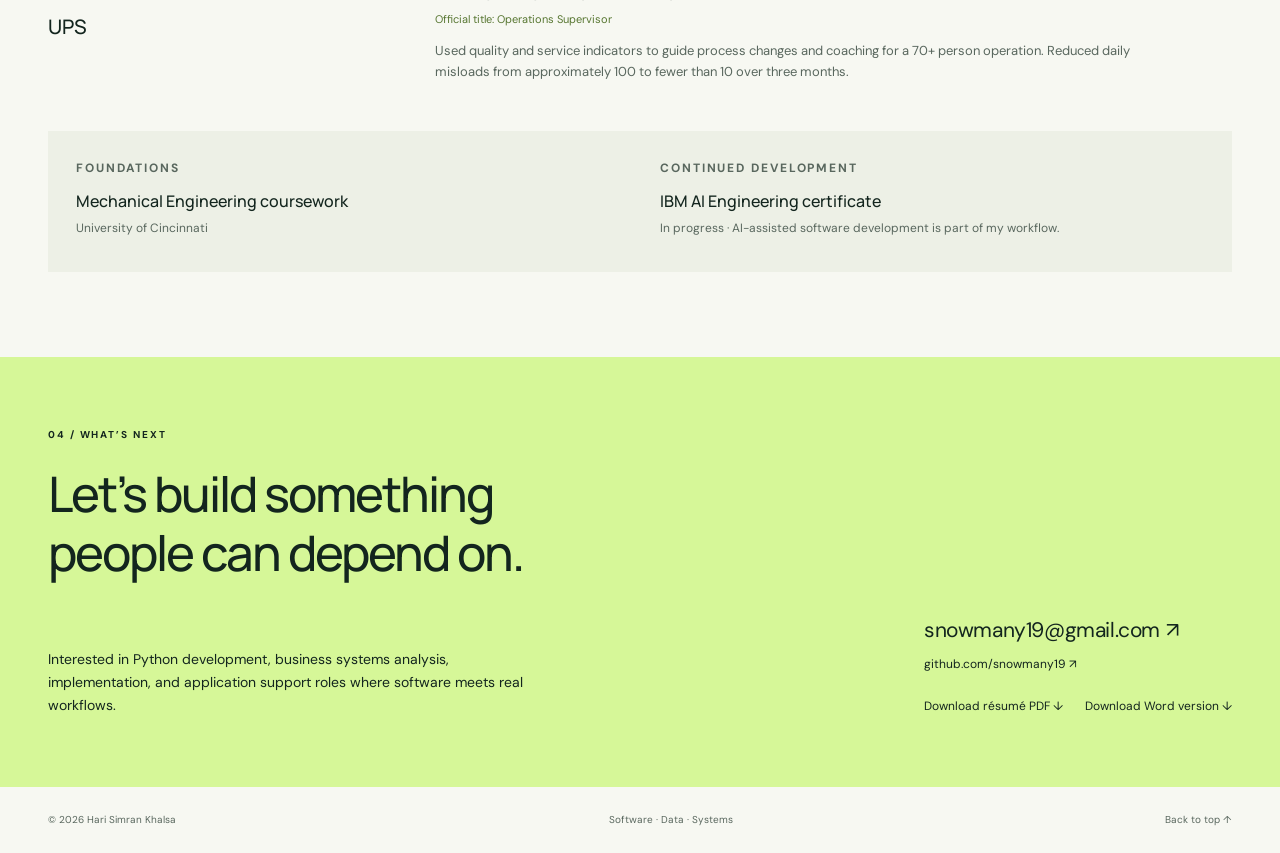
==== commit 41445535: "Add downloadable technical resume and concrete engineering copy" ====
--- a/index.html
+++ b/index.html
@@ -1,7 +1,7 @@
 <!doctype html>
 <html lang="en"><head><meta charset="utf-8"><meta name="viewport" content="width=device-width,initial-scale=1"><meta name="description" content="Hari Simran Khalsa builds Python and SQL applications, data workflows, and practical software informed by real operations. Explore working demos, architecture, and experience."><meta name="theme-color" content="#13251e"><title>Hari Simran Khalsa | Software & Systems</title><link rel="stylesheet" href="technical.css"><script src="technical.js" defer></script><link rel="icon" href="data:image/svg+xml,%3Csvg xmlns='http://www.w3.org/2000/svg' viewBox='0 0 64 64'%3E%3Crect width='64' height='64' rx='14' fill='%2313251e'/%3E%3Ctext x='10' y='44' font-size='34' fill='%23d7ff93' font-family='sans-serif'%3EHK%3C/text%3E%3C/svg%3E"></head>
 <body><a class="skip" href="#main">Skip to content</a><header class="shell"><a class="identity" href="#main"><span class="logo">HK<span>↗</span></span><span>Hari Simran Khalsa<small>SOFTWARE & SYSTEMS</small></span></a><nav aria-label="Main"><a href="#projects">Projects</a><a href="#experience">Experience</a><a href="https://github.com/snowmany19">GitHub ↗</a><a class="nav-contact" href="mailto:snowmany19@gmail.com">Let’s talk <span>↗</span></a></nav></header>
-<main id="main"><section class="hero shell"><div><p class="eyebrow"><i></i> DUBLIN, OHIO / TECHNICAL PORTFOLIO</p><h1>Real problems.<br>Reliable systems.<br><em>Useful software.</em></h1><p class="intro">I’m Hari. I build applications that turn messy workflows into clear, testable systems—with Python, SQL, and the perspective of someone who’s run the operation.</p><div class="actions"><a class="button" href="#projects">Explore my work <span>↓</span></a><a class="text-link" href="#experience">The experience behind it ↗</a></div><p class="role-line">Python development <span>·</span> Business systems <span>·</span> Implementation</p></div><aside class="hero-aside"><div class="portrait-frame"><img src="portrait.jpeg" alt="Hari Simran Khalsa" width="880" height="1168"><span class="portrait-label">BUILDER WITH OPERATIONAL CONTEXT</span></div><div class="code-note"><span class="mono">HOW I APPROACH A PROBLEM</span><p><b>Understand the workflow.</b><br>Model the data.<br>Build, test, and explain the tradeoffs.</p></div></aside></section>
+<main id="main"><section class="hero shell"><div><p class="eyebrow"><i></i> DUBLIN, OHIO / TECHNICAL PORTFOLIO</p><h1>Real problems.<br>Reliable systems.<br><em>Useful software.</em></h1><p class="intro">I’m Hari. I build applications that turn messy workflows into clear, testable systems—with Python, SQL, and the perspective of someone who’s run the operation.</p><div class="actions"><a class="button" href="#projects">Explore my work <span>↓</span></a><a class="text-link" href="Hari_Simran_Khalsa_Technical_Resume.pdf" download>Résumé PDF ↓</a><a class="text-link" href="Hari_Simran_Khalsa_Technical_Resume.docx" download>Word version ↓</a></div><p class="role-line">Python development <span>·</span> Business systems <span>·</span> Implementation</p></div><aside class="hero-aside"><div class="portrait-frame"><img src="portrait.jpeg" alt="Hari Simran Khalsa" width="880" height="1168"><span class="portrait-label">BUILDER WITH OPERATIONAL CONTEXT</span></div><div class="code-note"><span class="mono">ENGINEERING PRACTICE</span><p><b>Define interfaces and constraints.</b><br>Validate inputs and state changes.<br>Test failure paths.</p></div></aside></section>
 <section class="proof-strip"><div class="shell"><div><span>01 / BUILD</span><strong>Python · SQL · APIs</strong><p>Working applications with reproducible data</p></div><div><span>02 / DELIVER</span><strong>Product to commercial sale</strong><p>AIncident: independently built and sold for $4,995</p></div><div><span>03 / UNDERSTAND</span><strong>Systems in real operations</strong><p>Warehouse, transportation, and implementation experience</p></div></div></section>
 <section class="section shell" id="projects"><div class="section-heading"><div><p class="eyebrow">01 / SELECTED WORK</p><h2>Explore the implementation.</h2></div><p>From data integrity to full workflow applications. Each project makes its scope and evidence clear.</p></div>
 <article class="flagship"><div class="flagship-copy"><p class="eyebrow">FEATURED / PYTHON · SQLITE · JAVASCRIPT</p><h3>FlowCheck<span>Data reconciliation, made inspectable.</span></h3><p>Warehouse picks and transport manifests don’t always agree. FlowCheck validates both snapshots, compares shipment and SKU quantities, and preserves the evidence needed to investigate.</p><ul class="plain-list"><li>Bounded CSV validation and split-line aggregation</li><li>Idempotent runs, atomic storage, and an audit trail</li><li>JSON endpoints, run history, and discrepancy export</li></ul><div class="actions"><a class="button" href="flowcheck/">Launch working demo ↗</a><a class="text-link" href="https://github.com/snowmany19/flowcheck">Read the code ↗</a></div><p class="scope">Fictional data. The browser demo runs locally in your browser; Python/SQLite is the backend reference.</p></div><div class="flow-visual" aria-label="FlowCheck sample: 540 warehouse units, 525 transport units, 3 discrepancies"><div class="window-top"><span>● ● ●</span><span>FLOWCHECK / SAMPLE RUN</span></div><div class="input-systems"><div><small>WAREHOUSE</small><b>540</b><span>units</span></div><span>↔</span><div><small>TRANSPORT</small><b>525</b><span>units</span></div></div><div class="run-result"><span class="status-dot"></span><b>3 discrepancies to investigate</b><span>6 matched keys</span></div><div class="sample-table"><div><span>Shipment</span><span>Finding</span></div><div><b>SHP-2402</b><span>Quantity mismatch</span></div><div><b>SHP-2405</b><span>Missing transport record</span></div><div><b>SHP-2499</b><span>Transport-only record</span></div></div><p>Validate → compare → investigate → verify</p></div></article>
@@ -14,7 +14,7 @@
 <article class="project" data-category="data"><div class="project-top"><span>06 / DECISION MODELING</span><span class="pill">Simulation</span></div><h3>Sort planner</h3><p class="project-sub">Make constraints and assumptions visible.</p><p>Model fixed staffing, door assignments, and trailer sequencing. Compare throughput, completion time, and assigned labor on identical synthetic arrivals.</p><div class="tags"><span>JavaScript</span><span>Simulation</span><span>Automated tests</span></div><a href="projects/sort-planner/">Run a scenario <span>↗</span></a></article>
 <article class="project" data-category="data"><div class="project-top"><span>07 / EXCEPTION HANDLING</span><span class="pill">Interactive demo</span></div><h3>Dispatch dashboard</h3><p class="project-sub">Turn status data into explainable action.</p><p>Surface late arrivals, missing scans, and service risks. Each exception includes its triggering rule and an investigation step, connecting interface design to operator decisions.</p><div class="tags"><span>JavaScript</span><span>Rules</span><span>Data presentation</span></div><a href="projects/dispatch-dashboard/">Inspect the dashboard <span>↗</span></a></article>
 </div><p class="section-note">All logistics demos use fictional or simulated inputs. Project results are separate from employer performance and do not imply live system integrations.</p></section>
-<section class="approach"><div class="shell"><div><p class="eyebrow">02 / TECHNICAL APPROACH</p><h2>Build for the person<br>using the system.</h2><p>My operations background helps me ask practical questions: What can go wrong? Who owns the next step? Can someone explain this result?</p></div><ol><li><span>01</span><div><h3>Translate the workflow</h3><p>Turn real operating needs into explicit inputs, rules, exceptions, and acceptance criteria.</p></div></li><li><span>02</span><div><h3>Protect data integrity</h3><p>Validate early. Define identity. Preserve source records. Make retries and failures understandable.</p></div></li><li><span>03</span><div><h3>Deliver evidence</h3><p>Pair working interfaces with reproducible examples, tests, documentation, and honest limits.</p></div></li></ol></div></section>
+<section class="approach"><div class="shell"><div><p class="eyebrow">02 / TECHNICAL APPROACH</p><h2>Requirements, data integrity,<br>and failure handling.</h2><p>I define inputs, state transitions, and failure cases before implementing a workflow. Tests and reproducible examples make the behavior reviewable.</p></div><ol><li><span>01</span><div><h3>Specify the contract</h3><p>Define data schemas, interface boundaries, validation rules, and acceptance criteria.</p></div></li><li><span>02</span><div><h3>Enforce valid state</h3><p>Validate inputs, enforce permissions, and preserve source records. Make repeated requests safe to process.</p></div></li><li><span>03</span><div><h3>Verify failure paths</h3><p>Test invalid inputs, duplicates, and failed updates. Document expected behavior, deployment steps, and known limits.</p></div></li></ol></div></section>
 <section class="section shell" id="experience"><div class="section-heading"><div><p class="eyebrow">03 / EXPERIENCE, THROUGH A TECHNICAL LENS</p><h2>The context behind the code.</h2></div><p>Technical focus areas appear first below. Official employment titles remain visible alongside them.</p></div><div class="timeline">
 <article><div class="employer"><span>INDEPENDENT PRODUCT WORK</span><h3>Security Flaw Solutions</h3></div><div><h4>Software development & product delivery</h4><p class="official">Founder & Lead Developer · AIncident</p><p>Translated reporting requirements into an application using Python, FastAPI, PostgreSQL, and React.js. Used GitHub Actions, AWS hosting, Docker, and Kubernetes for delivery. Delivered the product through deployment and a $4,995 commercial sale. Additional portfolio work explores data integrity and logistics workflows.</p></div></article>
 <article><div class="employer"><span>2026–PRESENT</span><h3>FedEx</h3></div><div><h4>Operational systems & process enablement</h4><p class="official">Official title: Operations Supervisor</p><p>Use Blue Yonder for attendance and staffing. Coordinate quality issues, package flow, and recovery across operating areas. Create supervisor resource packets that turn work methods and standards into repeatable guidance.</p></div></article>
@@ -24,4 +24,4 @@
 <article><div class="employer"><span>2023–2024</span><h3>UPS</h3></div><div><h4>Dispatch systems & automation monitoring</h4><p class="official">Official title: Dispatch & Building Automation Supervisor</p><p>Monitored automated sort-system conditions, coordinated dispatch for 70 drivers, and adjusted routing and labor to changing operating conditions. Workforce balancing reduced overtime by 20%.</p></div></article>
 <article><div class="employer"><span>2020–2022</span><h3>UPS</h3></div><div><h4>Quality analysis & process improvement</h4><p class="official">Official title: Operations Supervisor</p><p>Used quality and service indicators to guide process changes and coaching for a 70+ person operation. Reduced daily misloads from approximately 100 to fewer than 10 over three months.</p></div></article>
 </div><div class="education"><div><p class="eyebrow">FOUNDATIONS</p><h3>Mechanical Engineering coursework</h3><p>University of Cincinnati</p></div><div><p class="eyebrow">CONTINUED DEVELOPMENT</p><h3>IBM AI Engineering certificate</h3><p>In progress · AI-assisted software development is part of my workflow.</p></div></div></section>
-<section class="contact" id="contact"><div class="shell"><p class="eyebrow">04 / WHAT’S NEXT</p><h2>Let’s build something<br>people can depend on.</h2><div class="contact-bottom"><p>Interested in Python development, business systems analysis, implementation, and application support roles where software meets real workflows.</p><div><a href="mailto:snowmany19@gmail.com">snowmany19@gmail.com ↗</a><a class="github-contact" href="https://github.com/snowmany19">github.com/snowmany19 ↗</a></div></div></div></section></main><footer class="shell"><span>© 2026 Hari Simran Khalsa</span><span>Software · Data · Systems</span><a href="#main">Back to top ↑</a></footer></body></html>
+<section class="contact" id="contact"><div class="shell"><p class="eyebrow">04 / WHAT’S NEXT</p><h2>Let’s build something<br>people can depend on.</h2><div class="contact-bottom"><p>Interested in Python development, business systems analysis, implementation, and application support roles where software meets real workflows.</p><div><a href="mailto:snowmany19@gmail.com">snowmany19@gmail.com ↗</a><a class="github-contact" href="https://github.com/snowmany19">github.com/snowmany19 ↗</a><div class="resume-downloads"><a href="Hari_Simran_Khalsa_Technical_Resume.pdf" download>Download résumé PDF ↓</a><a href="Hari_Simran_Khalsa_Technical_Resume.docx" download>Download Word version ↓</a></div></div></div></div></section></main><footer class="shell"><span>© 2026 Hari Simran Khalsa</span><span>Software · Data · Systems</span><a href="#main">Back to top ↑</a></footer></body></html>
--- a/technical.css
+++ b/technical.css
@@ -3,3 +3,5 @@
 @media(min-width:1500px){.hero{padding-top:85px;padding-bottom:90px}}@media(max-width:1000px){.shell{width:calc(100% - 48px)}.hero{gap:28px}.portrait-frame{margin-left:20px}.portrait-frame img{height:320px}.code-note{min-width:270px;padding:20px}.flagship{padding:28px;gap:24px}h1{font-size:51px;letter-spacing:-2.5px}.approach .shell{gap:50px}.contact-bottom{gap:35px}nav{gap:18px}.run-result{flex-wrap:wrap}.run-result>span:last-child{margin-left:13px}}
 @media(max-width:720px){.shell{width:calc(100% - 36px)}header{padding:20px 0}.identity{font-size:12px}.identity small{font-size:7px;letter-spacing:1.2px}nav{gap:14px;font-size:11px}nav a:nth-child(2),nav a:nth-child(3){display:none}.nav-contact{padding:7px 10px}.nav-contact span{margin-left:5px}.hero{grid-template-columns:1fr;padding:42px 0 45px;gap:35px}h1{font-size:49px;letter-spacing:-2.5px}.intro{font-size:15px}.eyebrow{font-size:9px}.hero-aside{max-width:420px;width:100%;justify-self:center;padding-bottom:60px}.portrait-frame{margin-left:60px}.portrait-frame img{height:280px}.code-note{min-width:260px;padding:18px 23px}.code-note p{font-size:14px}.role-line{font-size:10px}.proof-strip .shell{grid-template-columns:1fr;gap:20px;padding:25px 0}.proof-strip .shell>div{border-bottom:1px solid var(--line);padding-bottom:18px}.proof-strip .shell>div:last-child{border:0;padding-bottom:0}.proof-strip strong{font-size:16px;margin-top:3px}.proof-strip p{margin-top:3px}.section{padding:48px 0}.section-heading{display:block;margin-bottom:25px}h2{font-size:30px}.section-heading>p{margin-top:16px;max-width:100%}.flagship{grid-template-columns:1fr;padding:23px}.flagship h3{font-size:31px}.flagship h3 span{font-size:17px}.flagship .button{padding:12px 16px}.flagship .actions{gap:15px}.filter-bar{display:block;margin:28px 0 20px}.filter-bar>div{margin-top:14px}.project-grid{grid-template-columns:1fr;gap:16px}.project{padding:24px}.approach{padding:44px 0}.approach .shell{grid-template-columns:1fr;gap:25px}.approach h2{font-size:32px}.approach p{max-width:100%}.timeline article{grid-template-columns:1fr;gap:8px;padding:24px 0}.employer h3{margin:5px 0}.timeline h4{font-size:16px}.education{grid-template-columns:1fr;padding:24px;gap:23px}.contact{padding:45px 0}.contact h2{font-size:36px;letter-spacing:-1.5px}.contact-bottom{grid-template-columns:1fr;gap:25px;margin-top:23px}.contact-bottom>div{justify-self:start}.contact-bottom a{font-size:20px}footer{font-size:9px;flex-wrap:wrap}footer>span:nth-child(2){display:none}}
 @media(prefers-reduced-motion:reduce){html{scroll-behavior:auto}}
+
+.resume-downloads{margin-top:22px;display:flex;flex-wrap:wrap;gap:12px 22px}.contact-bottom .resume-downloads a{font-size:12px;letter-spacing:0}.code-note{max-width:100%}.code-note p{font-size:14px}
